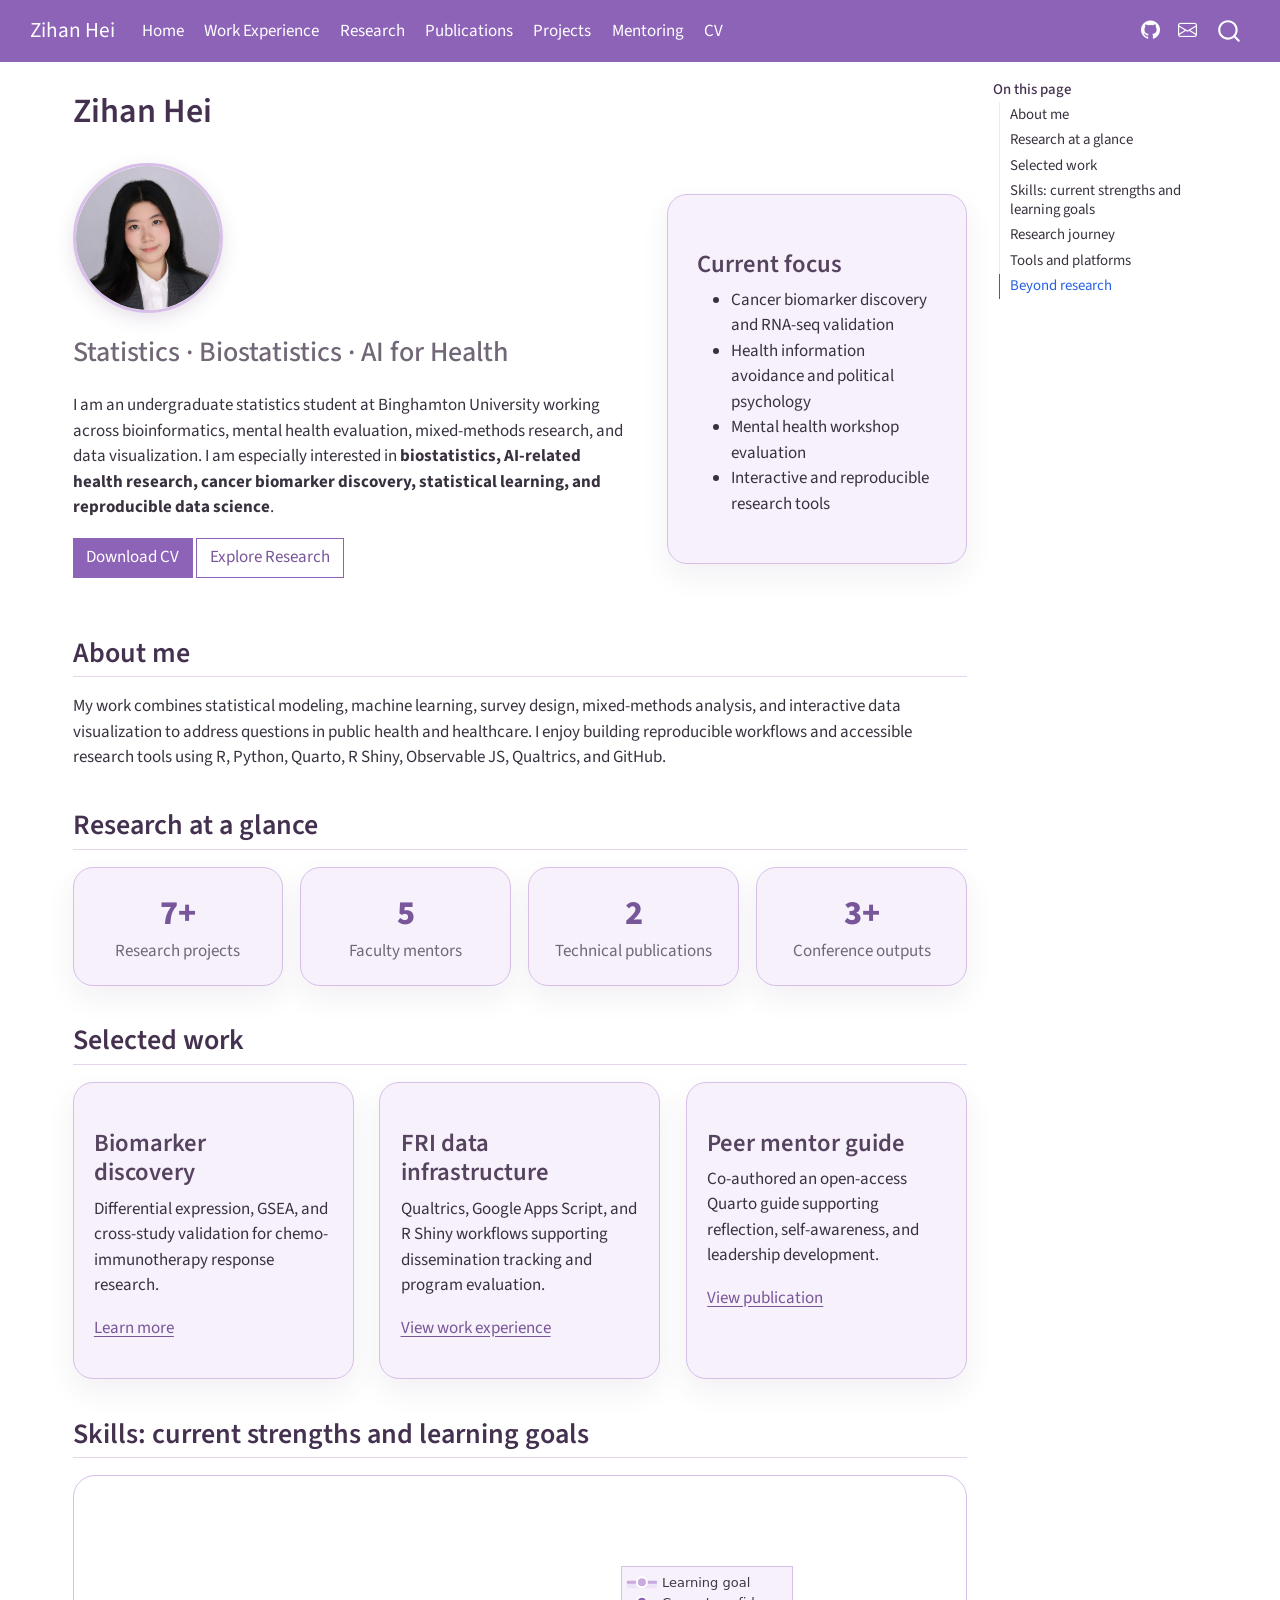
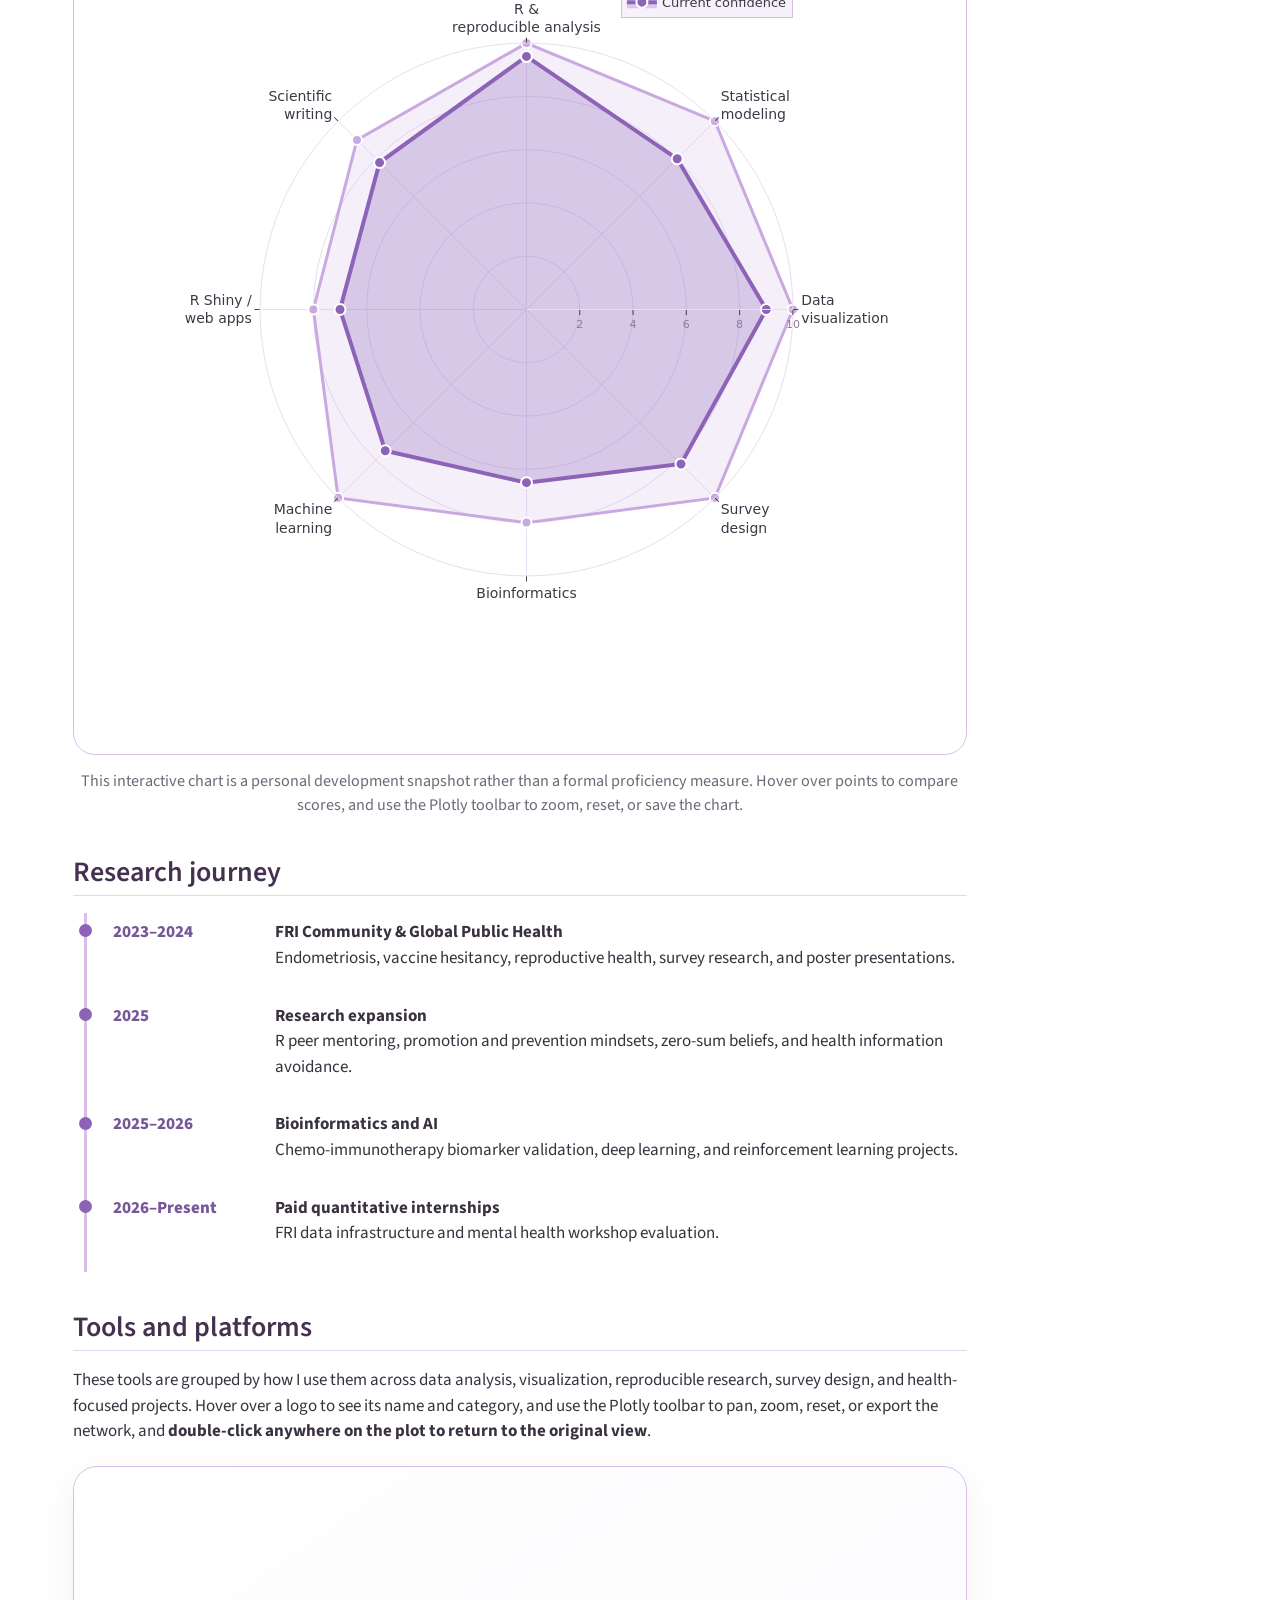
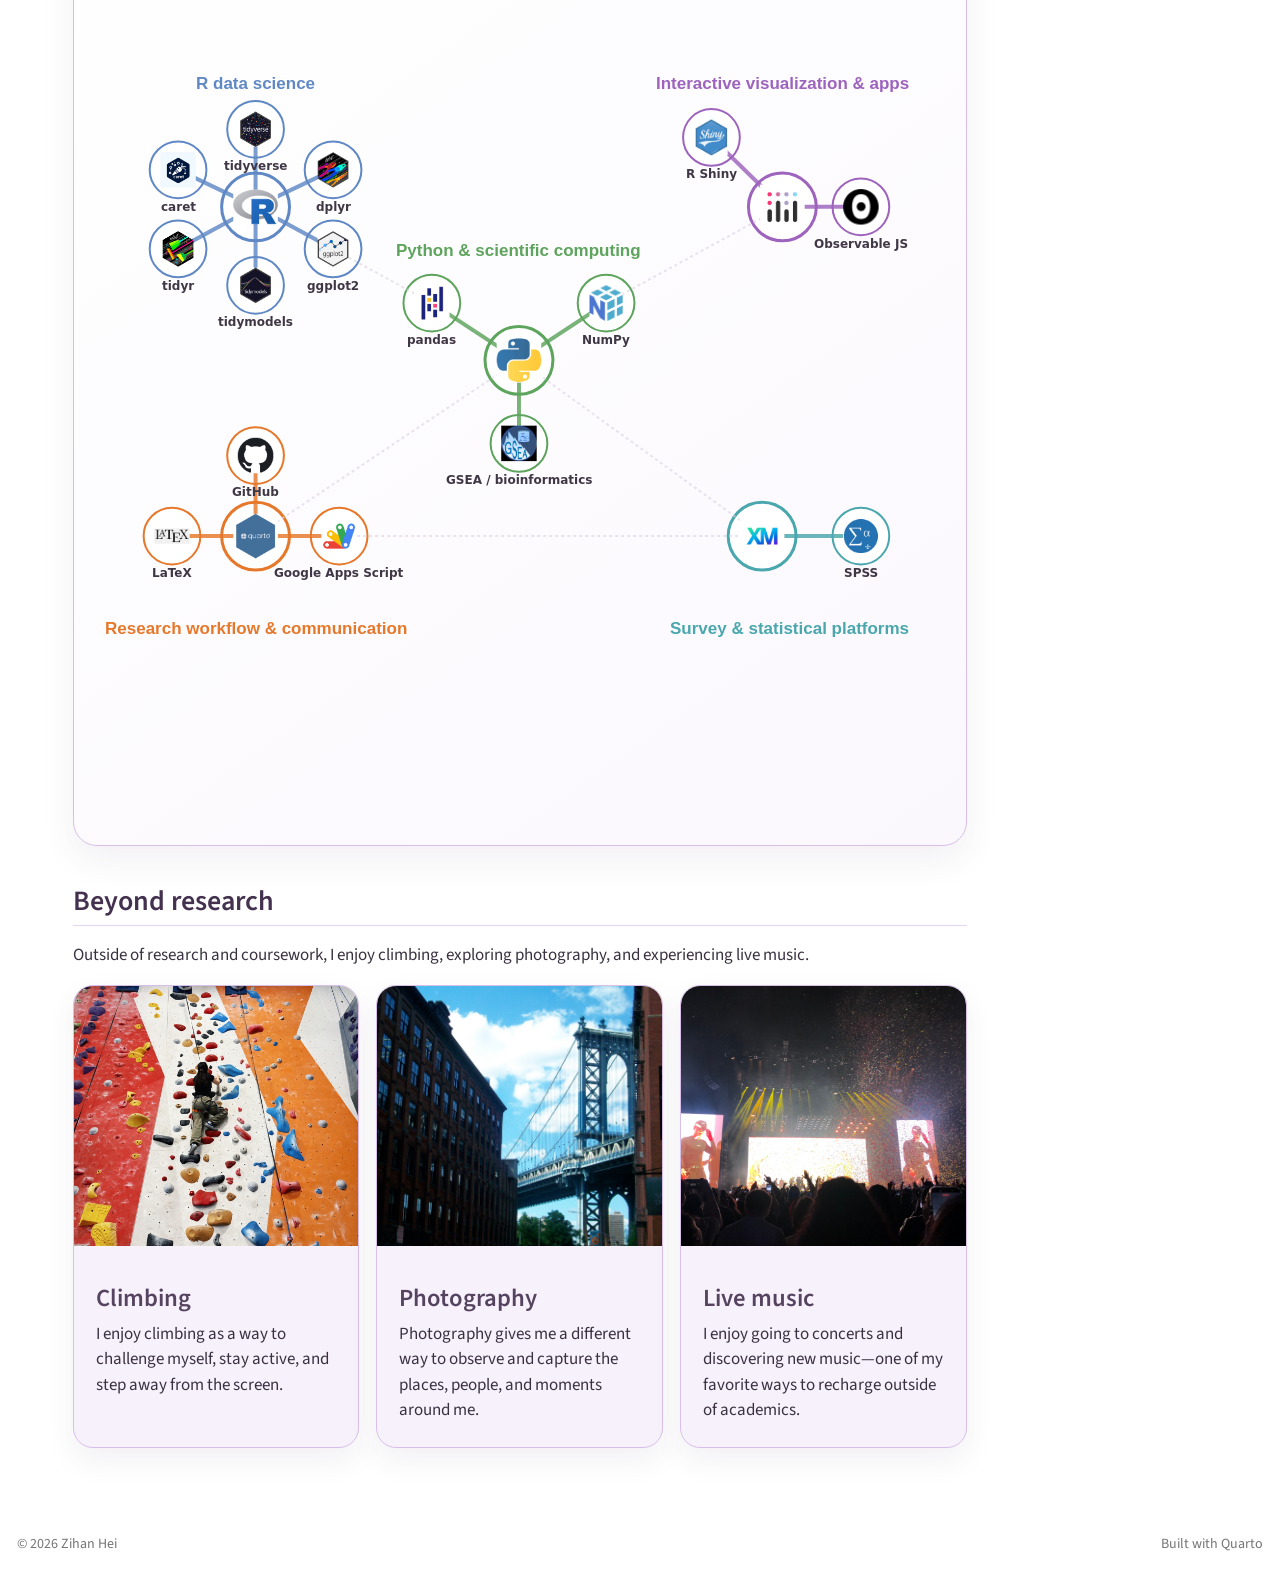
==== index.html @ f27abe38 "Built site for gh-pages" ====
<!DOCTYPE html>
<html xmlns="http://www.w3.org/1999/xhtml" lang="en" xml:lang="en"><head>

<meta charset="utf-8">
<meta name="generator" content="quarto-1.9.37">

<meta name="viewport" content="width=device-width, initial-scale=1.0, user-scalable=yes">


<title>Zihan Hei</title>
<style>
/* Default styles provided by pandoc.
** See https://pandoc.org/MANUAL.html#variables-for-html for config info.
*/
code{white-space: pre-wrap;}
span.smallcaps{font-variant: small-caps;}
div.columns{display: flex; gap: min(4vw, 1.5em);}
div.column{flex: auto; overflow-x: auto;}
div.hanging-indent{margin-left: 1.5em; text-indent: -1.5em;}
ul.task-list{list-style: none;}
ul.task-list li input[type="checkbox"] {
  width: 0.8em;
  margin: 0 0.8em 0.2em -1em; /* quarto-specific, see https://github.com/quarto-dev/quarto-cli/issues/4556 */ 
  vertical-align: middle;
}
</style>


<script src="site_libs/quarto-nav/quarto-nav.js"></script>
<script src="site_libs/quarto-nav/headroom.min.js"></script>
<script src="site_libs/clipboard/clipboard.min.js"></script>
<script src="site_libs/quarto-search/autocomplete.umd.js"></script>
<script src="site_libs/quarto-search/fuse.min.js"></script>
<script src="site_libs/quarto-search/quarto-search.js"></script>
<meta name="quarto:offset" content="./">
<link href="./assets/favicon.svg" rel="icon" type="image/svg+xml">
<script src="site_libs/quarto-html/quarto.js" type="module"></script>
<script src="site_libs/quarto-html/tabsets/tabsets.js" type="module"></script>
<script src="site_libs/quarto-html/popper.min.js"></script>
<script src="site_libs/quarto-html/tippy.umd.min.js"></script>
<script src="site_libs/quarto-html/anchor.min.js"></script>
<link href="site_libs/quarto-html/tippy.css" rel="stylesheet">
<link href="site_libs/quarto-html/quarto-syntax-highlighting-7f8f88aac4f3542376d5c11b86a4c14d.css" rel="stylesheet" id="quarto-text-highlighting-styles">
<script src="site_libs/bootstrap/bootstrap.min.js"></script>
<link href="site_libs/bootstrap/bootstrap-icons.css" rel="stylesheet">
<link href="site_libs/bootstrap/bootstrap-ff38ca5759cea8d2b4e40dc1c167d4da.min.css" rel="stylesheet" append-hash="true" id="quarto-bootstrap" data-mode="light">
<script id="quarto-search-options" type="application/json">{
  "location": "navbar",
  "copy-button": false,
  "collapse-after": 3,
  "panel-placement": "end",
  "type": "overlay",
  "limit": 50,
  "keyboard-shortcut": [
    "f",
    "/",
    "s"
  ],
  "show-item-context": false,
  "language": {
    "search-no-results-text": "No results",
    "search-matching-documents-text": "matching documents",
    "search-copy-link-title": "Copy link to search",
    "search-hide-matches-text": "Hide additional matches",
    "search-more-match-text": "more match in this document",
    "search-more-matches-text": "more matches in this document",
    "search-clear-button-title": "Clear",
    "search-text-placeholder": "",
    "search-detached-cancel-button-title": "Cancel",
    "search-submit-button-title": "Submit",
    "search-label": "Search"
  }
}</script>
<style>html{ scroll-behavior: smooth; }</style>


<link rel="stylesheet" href="styles.css">
</head>

<body class="nav-fixed quarto-light">

<div id="quarto-search-results"></div>
  <header id="quarto-header" class="headroom fixed-top">
    <nav class="navbar navbar-expand-lg " data-bs-theme="dark">
      <div class="navbar-container container-fluid">
      <div class="navbar-brand-container mx-auto">
    <a class="navbar-brand" href="./index.html">
    <span class="navbar-title">Zihan Hei</span>
    </a>
  </div>
            <div id="quarto-search" class="" title="Search"></div>
          <button class="navbar-toggler" type="button" data-bs-toggle="collapse" data-bs-target="#navbarCollapse" aria-controls="navbarCollapse" role="menu" aria-expanded="false" aria-label="Toggle navigation" onclick="if (window.quartoToggleHeadroom) { window.quartoToggleHeadroom(); }">
  <span class="navbar-toggler-icon"></span>
</button>
          <div class="collapse navbar-collapse" id="navbarCollapse">
            <ul class="navbar-nav navbar-nav-scroll me-auto">
  <li class="nav-item">
    <a class="nav-link active" href="./index.html" aria-current="page"> 
<span class="menu-text">Home</span></a>
  </li>  
  <li class="nav-item">
    <a class="nav-link" href="./work-experience.html"> 
<span class="menu-text">Work Experience</span></a>
  </li>  
  <li class="nav-item">
    <a class="nav-link" href="./research.html"> 
<span class="menu-text">Research</span></a>
  </li>  
  <li class="nav-item">
    <a class="nav-link" href="./publications.html"> 
<span class="menu-text">Publications</span></a>
  </li>  
  <li class="nav-item">
    <a class="nav-link" href="./projects.html"> 
<span class="menu-text">Projects</span></a>
  </li>  
  <li class="nav-item">
    <a class="nav-link" href="./mentoring.html"> 
<span class="menu-text">Mentoring</span></a>
  </li>  
  <li class="nav-item">
    <a class="nav-link" href="./cv.html"> 
<span class="menu-text">CV</span></a>
  </li>  
</ul>
            <ul class="navbar-nav navbar-nav-scroll ms-auto">
  <li class="nav-item compact">
    <a class="nav-link" href="https://github.com/Zihan-Hei"> <i class="bi bi-github" role="img" aria-label="GitHub">
</i> 
<span class="menu-text"></span></a>
  </li>  
  <li class="nav-item compact">
    <a class="nav-link" href="mailto:zhei@binghamton.edu"> <i class="bi bi-envelope" role="img" aria-label="Email">
</i> 
<span class="menu-text"></span></a>
  </li>  
</ul>
          </div> <!-- /navcollapse -->
            <div class="quarto-navbar-tools">
</div>
      </div> <!-- /container-fluid -->
    </nav>
</header>
<!-- content -->
<div id="quarto-content" class="quarto-container page-columns page-rows-contents page-layout-full page-navbar">
<!-- sidebar -->
<!-- margin-sidebar -->
    <div id="quarto-margin-sidebar" class="sidebar margin-sidebar">
        <nav id="TOC" role="doc-toc" class="toc-active">
    <h2 id="toc-title">On this page</h2>
   
  <ul>
  <li><a href="#about-me" id="toc-about-me" class="nav-link active" data-scroll-target="#about-me">About me</a></li>
  <li><a href="#research-at-a-glance" id="toc-research-at-a-glance" class="nav-link" data-scroll-target="#research-at-a-glance">Research at a glance</a></li>
  <li><a href="#selected-work" id="toc-selected-work" class="nav-link" data-scroll-target="#selected-work">Selected work</a></li>
  <li><a href="#skills-current-strengths-and-learning-goals" id="toc-skills-current-strengths-and-learning-goals" class="nav-link" data-scroll-target="#skills-current-strengths-and-learning-goals">Skills: current strengths and learning goals</a></li>
  <li><a href="#research-journey" id="toc-research-journey" class="nav-link" data-scroll-target="#research-journey">Research journey</a></li>
  <li><a href="#tools-and-platforms" id="toc-tools-and-platforms" class="nav-link" data-scroll-target="#tools-and-platforms">Tools and platforms</a></li>
  <li><a href="#beyond-research" id="toc-beyond-research" class="nav-link" data-scroll-target="#beyond-research">Beyond research</a></li>
  </ul>
</nav>
    </div>
<!-- main -->
<main class="content column-page-left" id="quarto-document-content"><header id="title-block-header" class="quarto-title-block"><h1 class="title display-7">
Zihan Hei
</h1></header>




<div class="hero">
<div class="hero-text">
<div class="profile-heading">

<p><img src="assets/images/profile.jpeg" alt="Zihan Hei" class="profile-photo"></p>
</div>
<section id="statistics-biostatistics-ai-for-health" class="level2">
<h2 class="anchored" data-anchor-id="statistics-biostatistics-ai-for-health">Statistics · Biostatistics · AI for Health</h2>
<p>I am an undergraduate statistics student at Binghamton University working across bioinformatics, mental health evaluation, mixed-methods research, and data visualization. I am especially interested in <strong>biostatistics, AI-related health research, cancer biomarker discovery, statistical learning, and reproducible data science</strong>.</p>
<p><a href="files/Zihan_Hei_CV.pdf" class="btn btn-primary">Download CV</a> <a href="./research.html" class="btn btn-outline-primary">Explore Research</a></p>
</section>
</div>
<section id="current-focus" class="level3 hero-card">
<h3 class="anchored" data-anchor-id="current-focus">Current focus</h3>
<ul>
<li>Cancer biomarker discovery and RNA-seq validation</li>
<li>Health information avoidance and political psychology</li>
<li>Mental health workshop evaluation</li>
<li>Interactive and reproducible research tools</li>
</ul>
</section>
</div>
<section id="about-me" class="level2">
<h2 class="anchored" data-anchor-id="about-me">About me</h2>
<p>My work combines statistical modeling, machine learning, survey design, mixed-methods analysis, and interactive data visualization to address questions in public health and healthcare. I enjoy building reproducible workflows and accessible research tools using R, Python, Quarto, R Shiny, Observable JS, Qualtrics, and GitHub.</p>
</section>
<section id="research-at-a-glance" class="level2">
<h2 class="anchored" data-anchor-id="research-at-a-glance">Research at a glance</h2>
<div class="stats-grid">
<div class="stat-card">
<div class="stat-number">
7+
</div>
<div class="stat-label">
Research projects
</div>
</div>
<div class="stat-card">
<div class="stat-number">
5
</div>
<div class="stat-label">
Faculty mentors
</div>
</div>
<div class="stat-card">
<div class="stat-number">
2
</div>
<div class="stat-label">
Technical publications
</div>
</div>
<div class="stat-card">
<div class="stat-number">
3+
</div>
<div class="stat-label">
Conference outputs
</div>
</div>
</div>
</section>
<section id="selected-work" class="level2">
<h2 class="anchored" data-anchor-id="selected-work">Selected work</h2>
<div class="grid">
<section id="biomarker-discovery" class="level3 g-col-12 g-col-md-4 project-card">
<h3 class="anchored" data-anchor-id="biomarker-discovery">Biomarker discovery</h3>
<p>Differential expression, GSEA, and cross-study validation for chemo-immunotherapy response research.</p>
<p><a href="./research.html#chemo-immunotherapy-biomarker-discovery">Learn more</a></p>
</section>
<section id="fri-data-infrastructure" class="level3 g-col-12 g-col-md-4 project-card">
<h3 class="anchored" data-anchor-id="fri-data-infrastructure">FRI data infrastructure</h3>
<p>Qualtrics, Google Apps Script, and R Shiny workflows supporting dissemination tracking and program evaluation.</p>
<p><a href="./work-experience.html#quantitative-intern-first-year-research-immersion-program">View work experience</a></p>
</section>
<section id="peer-mentor-guide" class="level3 g-col-12 g-col-md-4 project-card">
<h3 class="anchored" data-anchor-id="peer-mentor-guide">Peer mentor guide</h3>
<p>Co-authored an open-access Quarto guide supporting reflection, self-awareness, and leadership development.</p>
<p><a href="./publications.html#technical-publications">View publication</a></p>
</section>
</div>
</section>
<section id="skills-current-strengths-and-learning-goals" class="level2">
<h2 class="anchored" data-anchor-id="skills-current-strengths-and-learning-goals">Skills: current strengths and learning goals</h2>
<div id="skills-radar" class="viz-panel radar-panel" aria-label="Interactive skills radar chart">

</div>
<p class="viz-note">
This interactive chart is a personal development snapshot rather than a formal proficiency measure. Hover over points to compare scores, and use the Plotly toolbar to zoom, reset, or save the chart.
</p>
</section>
<section id="research-journey" class="level2">
<h2 class="anchored" data-anchor-id="research-journey">Research journey</h2>
<div class="timeline">
<div class="timeline-item">
<div class="timeline-year">
2023–2024
</div>
<div>
<strong>FRI Community &amp; Global Public Health</strong><br>Endometriosis, vaccine hesitancy, reproductive health, survey research, and poster presentations.
</div>
</div>
<div class="timeline-item">
<div class="timeline-year">
2025
</div>
<div>
<strong>Research expansion</strong><br>R peer mentoring, promotion and prevention mindsets, zero-sum beliefs, and health information avoidance.
</div>
</div>
<div class="timeline-item">
<div class="timeline-year">
2025–2026
</div>
<div>
<strong>Bioinformatics and AI</strong><br>Chemo-immunotherapy biomarker validation, deep learning, and reinforcement learning projects.
</div>
</div>
<div class="timeline-item">
<div class="timeline-year">
2026–Present
</div>
<div>
<strong>Paid quantitative internships</strong><br>FRI data infrastructure and mental health workshop evaluation.
</div>
</div>
</div>
</section>
<section id="tools-and-platforms" class="level2">
<h2 class="anchored" data-anchor-id="tools-and-platforms">Tools and platforms</h2>
<p>These tools are grouped by how I use them across data analysis, visualization, reproducible research, survey design, and health-focused projects. Hover over a logo to see its name and category, and use the Plotly toolbar to pan, zoom, reset, or export the network, and <strong>double-click anywhere on the plot to return to the original view</strong>.</p>
<div id="tools-network-plotly" class="tools-network-plotly" aria-label="Interactive network of tools and platforms">

</div>
</section>
<section id="beyond-research" class="level2">
<h2 class="anchored" data-anchor-id="beyond-research">Beyond research</h2>
<p>Outside of research and coursework, I enjoy climbing, exploring photography, and experiencing live music.</p>
<div class="photo-grid">
<div class="photo-card">
<p><img src="assets/photos/climbing.jpeg" class="hobby-photo img-fluid"></p>
<section id="climbing" class="level3 photo-caption">
<h3 class="anchored" data-anchor-id="climbing">Climbing</h3>
<p>I enjoy climbing as a way to challenge myself, stay active, and step away from the screen.</p>
</section>
</div>
<div class="photo-card">
<p><img src="assets/photos/photography.jpeg" class="hobby-photo img-fluid"></p>
<section id="photography" class="level3 photo-caption">
<h3 class="anchored" data-anchor-id="photography">Photography</h3>
<p>Photography gives me a different way to observe and capture the places, people, and moments around me.</p>
</section>
</div>
<div class="photo-card">
<p><img src="assets/photos/concert.jpeg" class="hobby-photo img-fluid"></p>
<section id="live-music" class="level3 photo-caption">
<h3 class="anchored" data-anchor-id="live-music">Live music</h3>
<p>I enjoy going to concerts and discovering new music—one of my favorite ways to recharge outside of academics.</p>
</section>
</div>
</div>
<script src="assets/plotly.min.js"></script>
<script src="assets/visualizations.js"></script>


</section>

</main> <!-- /main -->
<script id="quarto-html-after-body" type="application/javascript">
  window.document.addEventListener("DOMContentLoaded", function (event) {
    const icon = "";
    const anchorJS = new window.AnchorJS();
    anchorJS.options = {
      placement: 'right',
      icon: icon
    };
    anchorJS.add('.anchored');
    const isCodeAnnotation = (el) => {
      for (const clz of el.classList) {
        if (clz.startsWith('code-annotation-')) {                     
          return true;
        }
      }
      return false;
    }
    const onCopySuccess = function(e) {
      // button target
      const button = e.trigger;
      // don't keep focus
      button.blur();
      // flash "checked"
      button.classList.add('code-copy-button-checked');
      var currentTitle = button.getAttribute("title");
      button.setAttribute("title", "Copied!");
      let tooltip;
      if (window.bootstrap) {
        button.setAttribute("data-bs-toggle", "tooltip");
        button.setAttribute("data-bs-placement", "left");
        button.setAttribute("data-bs-title", "Copied!");
        tooltip = new bootstrap.Tooltip(button, 
          { trigger: "manual", 
            customClass: "code-copy-button-tooltip",
            offset: [0, -8]});
        tooltip.show();    
      }
      setTimeout(function() {
        if (tooltip) {
          tooltip.hide();
          button.removeAttribute("data-bs-title");
          button.removeAttribute("data-bs-toggle");
          button.removeAttribute("data-bs-placement");
        }
        button.setAttribute("title", currentTitle);
        button.classList.remove('code-copy-button-checked');
      }, 1000);
      // clear code selection
      e.clearSelection();
    }
    const getTextToCopy = function(trigger) {
      const outerScaffold = trigger.parentElement.cloneNode(true);
      const codeEl = outerScaffold.querySelector('code');
      for (const childEl of codeEl.children) {
        if (isCodeAnnotation(childEl)) {
          childEl.remove();
        }
      }
      return codeEl.innerText;
    }
    const clipboard = new window.ClipboardJS('.code-copy-button:not([data-in-quarto-modal])', {
      text: getTextToCopy
    });
    clipboard.on('success', onCopySuccess);
    if (window.document.getElementById('quarto-embedded-source-code-modal')) {
      const clipboardModal = new window.ClipboardJS('.code-copy-button[data-in-quarto-modal]', {
        text: getTextToCopy,
        container: window.document.getElementById('quarto-embedded-source-code-modal')
      });
      clipboardModal.on('success', onCopySuccess);
    }
      var localhostRegex = new RegExp(/^(?:http|https):\/\/localhost\:?[0-9]*\//);
      var mailtoRegex = new RegExp(/^mailto:/);
        var filterRegex = new RegExp("https:\/\/Zihan-Hei\.github\.io\/zihan-academic-website\/");
      var isInternal = (href) => {
          return filterRegex.test(href) || localhostRegex.test(href) || mailtoRegex.test(href);
      }
      // Inspect non-navigation links and adorn them if external
     var links = window.document.querySelectorAll('a[href]:not(.nav-link):not(.navbar-brand):not(.toc-action):not(.sidebar-link):not(.sidebar-item-toggle):not(.pagination-link):not(.no-external):not([aria-hidden]):not(.dropdown-item):not(.quarto-navigation-tool):not(.about-link)');
      for (var i=0; i<links.length; i++) {
        const link = links[i];
        if (!isInternal(link.href)) {
          // undo the damage that might have been done by quarto-nav.js in the case of
          // links that we want to consider external
          if (link.dataset.originalHref !== undefined) {
            link.href = link.dataset.originalHref;
          }
            // target, if specified
            link.setAttribute("target", "_blank");
            if (link.getAttribute("rel") === null) {
              link.setAttribute("rel", "noopener");
            }
        }
      }
    function tippyHover(el, contentFn, onTriggerFn, onUntriggerFn) {
      const config = {
        allowHTML: true,
        maxWidth: 500,
        delay: 100,
        arrow: false,
        appendTo: function(el) {
            return el.parentElement;
        },
        interactive: true,
        interactiveBorder: 10,
        theme: 'quarto',
        placement: 'bottom-start',
      };
      if (contentFn) {
        config.content = contentFn;
      }
      if (onTriggerFn) {
        config.onTrigger = onTriggerFn;
      }
      if (onUntriggerFn) {
        config.onUntrigger = onUntriggerFn;
      }
      window.tippy(el, config); 
    }
    const noterefs = window.document.querySelectorAll('a[role="doc-noteref"]');
    for (var i=0; i<noterefs.length; i++) {
      const ref = noterefs[i];
      tippyHover(ref, function() {
        // use id or data attribute instead here
        let href = ref.getAttribute('data-footnote-href') || ref.getAttribute('href');
        try { href = new URL(href).hash; } catch {}
        const id = href.replace(/^#\/?/, "");
        const note = window.document.getElementById(id);
        if (note) {
          return note.innerHTML;
        } else {
          return "";
        }
      });
    }
    const xrefs = window.document.querySelectorAll('a.quarto-xref');
    const processXRef = (id, note) => {
      // Strip column container classes
      const stripColumnClz = (el) => {
        el.classList.remove("page-full", "page-columns");
        if (el.children) {
          for (const child of el.children) {
            stripColumnClz(child);
          }
        }
      }
      stripColumnClz(note)
      if (id === null || id.startsWith('sec-')) {
        // Special case sections, only their first couple elements
        const container = document.createElement("div");
        if (note.children && note.children.length > 2) {
          container.appendChild(note.children[0].cloneNode(true));
          for (let i = 1; i < note.children.length; i++) {
            const child = note.children[i];
            if (child.tagName === "P" && child.innerText === "") {
              continue;
            } else {
              container.appendChild(child.cloneNode(true));
              break;
            }
          }
          if (window.Quarto?.typesetMath) {
            window.Quarto.typesetMath(container);
          }
          return container.innerHTML
        } else {
          if (window.Quarto?.typesetMath) {
            window.Quarto.typesetMath(note);
          }
          return note.innerHTML;
        }
      } else {
        // Remove any anchor links if they are present
        const anchorLink = note.querySelector('a.anchorjs-link');
        if (anchorLink) {
          anchorLink.remove();
        }
        if (window.Quarto?.typesetMath) {
          window.Quarto.typesetMath(note);
        }
        if (note.classList.contains("callout")) {
          return note.outerHTML;
        } else {
          return note.innerHTML;
        }
      }
    }
    for (var i=0; i<xrefs.length; i++) {
      const xref = xrefs[i];
      tippyHover(xref, undefined, function(instance) {
        instance.disable();
        let url = xref.getAttribute('href');
        let hash = undefined; 
        if (url.startsWith('#')) {
          hash = url;
        } else {
          try { hash = new URL(url).hash; } catch {}
        }
        if (hash) {
          const id = hash.replace(/^#\/?/, "");
          const note = window.document.getElementById(id);
          if (note !== null) {
            try {
              const html = processXRef(id, note.cloneNode(true));
              instance.setContent(html);
            } finally {
              instance.enable();
              instance.show();
            }
          } else {
            // See if we can fetch this
            fetch(url.split('#')[0])
            .then(res => res.text())
            .then(html => {
              const parser = new DOMParser();
              const htmlDoc = parser.parseFromString(html, "text/html");
              const note = htmlDoc.getElementById(id);
              if (note !== null) {
                const html = processXRef(id, note);
                instance.setContent(html);
              } 
            }).finally(() => {
              instance.enable();
              instance.show();
            });
          }
        } else {
          // See if we can fetch a full url (with no hash to target)
          // This is a special case and we should probably do some content thinning / targeting
          fetch(url)
          .then(res => res.text())
          .then(html => {
            const parser = new DOMParser();
            const htmlDoc = parser.parseFromString(html, "text/html");
            const note = htmlDoc.querySelector('main.content');
            if (note !== null) {
              // This should only happen for chapter cross references
              // (since there is no id in the URL)
              // remove the first header
              if (note.children.length > 0 && note.children[0].tagName === "HEADER") {
                note.children[0].remove();
              }
              const html = processXRef(null, note);
              instance.setContent(html);
            } 
          }).finally(() => {
            instance.enable();
            instance.show();
          });
        }
      }, function(instance) {
      });
    }
        let selectedAnnoteEl;
        const selectorForAnnotation = ( cell, annotation) => {
          let cellAttr = 'data-code-cell="' + cell + '"';
          let lineAttr = 'data-code-annotation="' +  annotation + '"';
          const selector = 'span[' + cellAttr + '][' + lineAttr + ']';
          return selector;
        }
        const selectCodeLines = (annoteEl) => {
          const doc = window.document;
          const targetCell = annoteEl.getAttribute("data-target-cell");
          const targetAnnotation = annoteEl.getAttribute("data-target-annotation");
          const annoteSpan = window.document.querySelector(selectorForAnnotation(targetCell, targetAnnotation));
          const lines = annoteSpan.getAttribute("data-code-lines").split(",");
          const lineIds = lines.map((line) => {
            return targetCell + "-" + line;
          })
          let top = null;
          let height = null;
          let parent = null;
          if (lineIds.length > 0) {
              //compute the position of the single el (top and bottom and make a div)
              const el = window.document.getElementById(lineIds[0]);
              top = el.offsetTop;
              height = el.offsetHeight;
              parent = el.parentElement.parentElement;
            if (lineIds.length > 1) {
              const lastEl = window.document.getElementById(lineIds[lineIds.length - 1]);
              const bottom = lastEl.offsetTop + lastEl.offsetHeight;
              height = bottom - top;
            }
            if (top !== null && height !== null && parent !== null) {
              // cook up a div (if necessary) and position it 
              let div = window.document.getElementById("code-annotation-line-highlight");
              if (div === null) {
                div = window.document.createElement("div");
                div.setAttribute("id", "code-annotation-line-highlight");
                div.style.position = 'absolute';
                parent.appendChild(div);
              }
              div.style.top = top - 2 + "px";
              div.style.height = height + 4 + "px";
              div.style.left = 0;
              let gutterDiv = window.document.getElementById("code-annotation-line-highlight-gutter");
              if (gutterDiv === null) {
                gutterDiv = window.document.createElement("div");
                gutterDiv.setAttribute("id", "code-annotation-line-highlight-gutter");
                gutterDiv.style.position = 'absolute';
                const codeCell = window.document.getElementById(targetCell);
                const gutter = codeCell.querySelector('.code-annotation-gutter');
                gutter.appendChild(gutterDiv);
              }
              gutterDiv.style.top = top - 2 + "px";
              gutterDiv.style.height = height + 4 + "px";
            }
            selectedAnnoteEl = annoteEl;
          }
        };
        const unselectCodeLines = () => {
          const elementsIds = ["code-annotation-line-highlight", "code-annotation-line-highlight-gutter"];
          elementsIds.forEach((elId) => {
            const div = window.document.getElementById(elId);
            if (div) {
              div.remove();
            }
          });
          selectedAnnoteEl = undefined;
        };
          // Handle positioning of the toggle
      window.addEventListener(
        "resize",
        throttle(() => {
          elRect = undefined;
          if (selectedAnnoteEl) {
            selectCodeLines(selectedAnnoteEl);
          }
        }, 10)
      );
      function throttle(fn, ms) {
      let throttle = false;
      let timer;
        return (...args) => {
          if(!throttle) { // first call gets through
              fn.apply(this, args);
              throttle = true;
          } else { // all the others get throttled
              if(timer) clearTimeout(timer); // cancel #2
              timer = setTimeout(() => {
                fn.apply(this, args);
                timer = throttle = false;
              }, ms);
          }
        };
      }
        // Attach click handler to the DT
        const annoteDls = window.document.querySelectorAll('dt[data-target-cell]');
        for (const annoteDlNode of annoteDls) {
          annoteDlNode.addEventListener('click', (event) => {
            const clickedEl = event.target;
            if (clickedEl !== selectedAnnoteEl) {
              unselectCodeLines();
              const activeEl = window.document.querySelector('dt[data-target-cell].code-annotation-active');
              if (activeEl) {
                activeEl.classList.remove('code-annotation-active');
              }
              selectCodeLines(clickedEl);
              clickedEl.classList.add('code-annotation-active');
            } else {
              // Unselect the line
              unselectCodeLines();
              clickedEl.classList.remove('code-annotation-active');
            }
          });
        }
    const findCites = (el) => {
      const parentEl = el.parentElement;
      if (parentEl) {
        const cites = parentEl.dataset.cites;
        if (cites) {
          return {
            el,
            cites: cites.split(' ')
          };
        } else {
          return findCites(el.parentElement)
        }
      } else {
        return undefined;
      }
    };
    var bibliorefs = window.document.querySelectorAll('a[role="doc-biblioref"]');
    for (var i=0; i<bibliorefs.length; i++) {
      const ref = bibliorefs[i];
      const citeInfo = findCites(ref);
      if (citeInfo) {
        tippyHover(citeInfo.el, function() {
          var popup = window.document.createElement('div');
          citeInfo.cites.forEach(function(cite) {
            var citeDiv = window.document.createElement('div');
            citeDiv.classList.add('hanging-indent');
            citeDiv.classList.add('csl-entry');
            var biblioDiv = window.document.getElementById('ref-' + cite);
            if (biblioDiv) {
              citeDiv.innerHTML = biblioDiv.innerHTML;
            }
            popup.appendChild(citeDiv);
          });
          return popup.innerHTML;
        });
      }
    }
  });
  </script>
</div> <!-- /content -->
<footer class="footer">
  <div class="nav-footer">
    <div class="nav-footer-left">
<p>© 2026 Zihan Hei</p>
</div>   
    <div class="nav-footer-center">
      &nbsp;
    </div>
    <div class="nav-footer-right">
<p>Built with Quarto</p>
</div>
  </div>
</footer>




<script src="site_libs/quarto-html/zenscroll-min.js"></script>
</body></html>
---- site_libs/quarto-html/tippy.css ----
.tippy-box[data-animation=fade][data-state=hidden]{opacity:0}[data-tippy-root]{max-width:calc(100vw - 10px)}.tippy-box{position:relative;background-color:#333;color:#fff;border-radius:4px;font-size:14px;line-height:1.4;white-space:normal;outline:0;transition-property:transform,visibility,opacity}.tippy-box[data-placement^=top]>.tippy-arrow{bottom:0}.tippy-box[data-placement^=top]>.tippy-arrow:before{bottom:-7px;left:0;border-width:8px 8px 0;border-top-color:initial;transform-origin:center top}.tippy-box[data-placement^=bottom]>.tippy-arrow{top:0}.tippy-box[data-placement^=bottom]>.tippy-arrow:before{top:-7px;left:0;border-width:0 8px 8px;border-bottom-color:initial;transform-origin:center bottom}.tippy-box[data-placement^=left]>.tippy-arrow{right:0}.tippy-box[data-placement^=left]>.tippy-arrow:before{border-width:8px 0 8px 8px;border-left-color:initial;right:-7px;transform-origin:center left}.tippy-box[data-placement^=right]>.tippy-arrow{left:0}.tippy-box[data-placement^=right]>.tippy-arrow:before{left:-7px;border-width:8px 8px 8px 0;border-right-color:initial;transform-origin:center right}.tippy-box[data-inertia][data-state=visible]{transition-timing-function:cubic-bezier(.54,1.5,.38,1.11)}.tippy-arrow{width:16px;height:16px;color:#333}.tippy-arrow:before{content:"";position:absolute;border-color:transparent;border-style:solid}.tippy-content{position:relative;padding:5px 9px;z-index:1}
---- site_libs/quarto-html/quarto-syntax-highlighting-7f8f88aac4f3542376d5c11b86a4c14d.css ----
/* quarto syntax highlight colors */
:root {
  --quarto-hl-ot-color: #003B4F;
  --quarto-hl-at-color: #657422;
  --quarto-hl-ss-color: #20794D;
  --quarto-hl-an-color: #5E5E5E;
  --quarto-hl-fu-color: #4758AB;
  --quarto-hl-st-color: #20794D;
  --quarto-hl-cf-color: #003B4F;
  --quarto-hl-op-color: #5E5E5E;
  --quarto-hl-er-color: #AD0000;
  --quarto-hl-bn-color: #AD0000;
  --quarto-hl-al-color: #AD0000;
  --quarto-hl-va-color: #111111;
  --quarto-hl-bu-color: inherit;
  --quarto-hl-ex-color: inherit;
  --quarto-hl-pp-color: #AD0000;
  --quarto-hl-in-color: #5E5E5E;
  --quarto-hl-vs-color: #20794D;
  --quarto-hl-wa-color: #5E5E5E;
  --quarto-hl-do-color: #5E5E5E;
  --quarto-hl-im-color: #00769E;
  --quarto-hl-ch-color: #20794D;
  --quarto-hl-dt-color: #AD0000;
  --quarto-hl-fl-color: #AD0000;
  --quarto-hl-co-color: #5E5E5E;
  --quarto-hl-cv-color: #5E5E5E;
  --quarto-hl-cn-color: #8f5902;
  --quarto-hl-sc-color: #5E5E5E;
  --quarto-hl-dv-color: #AD0000;
  --quarto-hl-kw-color: #003B4F;
}

/* other quarto variables */
:root {
  --quarto-font-monospace: SFMono-Regular, Menlo, Monaco, Consolas, "Liberation Mono", "Courier New", monospace;
}

/* syntax highlight based on Pandoc's rules */
pre > code.sourceCode > span {
  color: #003B4F;
}

code.sourceCode > span {
  color: #003B4F;
}

div.sourceCode,
div.sourceCode pre.sourceCode {
  color: #003B4F;
}

/* Normal */
code span {
  color: #003B4F;
}

/* Alert */
code span.al {
  color: #AD0000;
  font-style: inherit;
}

/* Annotation */
code span.an {
  color: #5E5E5E;
  font-style: inherit;
}

/* Attribute */
code span.at {
  color: #657422;
  font-style: inherit;
}

/* BaseN */
code span.bn {
  color: #AD0000;
  font-style: inherit;
}

/* BuiltIn */
code span.bu {
  font-style: inherit;
}

/* ControlFlow */
code span.cf {
  color: #003B4F;
  font-weight: bold;
  font-style: inherit;
}

/* Char */
code span.ch {
  color: #20794D;
  font-style: inherit;
}

/* Constant */
code span.cn {
  color: #8f5902;
  font-style: inherit;
}

/* Comment */
code span.co {
  color: #5E5E5E;
  font-style: inherit;
}

/* CommentVar */
code span.cv {
  color: #5E5E5E;
  font-style: italic;
}

/* Documentation */
code span.do {
  color: #5E5E5E;
  font-style: italic;
}

/* DataType */
code span.dt {
  color: #AD0000;
  font-style: inherit;
}

/* DecVal */
code span.dv {
  color: #AD0000;
  font-style: inherit;
}

/* Error */
code span.er {
  color: #AD0000;
  font-style: inherit;
}

/* Extension */
code span.ex {
  font-style: inherit;
}

/* Float */
code span.fl {
  color: #AD0000;
  font-style: inherit;
}

/* Function */
code span.fu {
  color: #4758AB;
  font-style: inherit;
}

/* Import */
code span.im {
  color: #00769E;
  font-style: inherit;
}

/* Information */
code span.in {
  color: #5E5E5E;
  font-style: inherit;
}

/* Keyword */
code span.kw {
  color: #003B4F;
  font-weight: bold;
  font-style: inherit;
}

/* Operator */
code span.op {
  color: #5E5E5E;
  font-style: inherit;
}

/* Other */
code span.ot {
  color: #003B4F;
  font-style: inherit;
}

/* Preprocessor */
code span.pp {
  color: #AD0000;
  font-style: inherit;
}

/* SpecialChar */
code span.sc {
  color: #5E5E5E;
  font-style: inherit;
}

/* SpecialString */
code span.ss {
  color: #20794D;
  font-style: inherit;
}

/* String */
code span.st {
  color: #20794D;
  font-style: inherit;
}

/* Variable */
code span.va {
  color: #111111;
  font-style: inherit;
}

/* VerbatimString */
code span.vs {
  color: #20794D;
  font-style: inherit;
}

/* Warning */
code span.wa {
  color: #5E5E5E;
  font-style: italic;
}

.prevent-inlining {
  content: "</";
}

/*# sourceMappingURL=789ad8cd35626ba772517505b42a116e.css.map */
---- styles.css ----
:root {
  --purple-900: #44314f;
  --purple-700: #78569a;
  --purple-600: #8d63b8;
  --purple-300: #d8bfe9;
  --purple-100: #f7f1fb;
  --ink: #39313f;
  --muted: #716777;
  --line: #e5d5ef;
}

.navbar { background: var(--purple-600) !important; }
.navbar-brand, .navbar-nav .nav-link { color: white !important; }
body { color: var(--ink); }
a { color: var(--purple-700); }
h1, h2, h3 { color: var(--purple-900); }
h2 { border-bottom: 1px solid var(--line); padding-bottom: .35rem; margin-top: 2.2rem; }

.hero { display: grid; grid-template-columns: minmax(0, 1.5fr) minmax(300px, .8fr); gap: 2.5rem; align-items: center; margin: 1.8rem 0 2.4rem; }
.hero-text h1 { font-size: clamp(2.5rem, 5vw, 4.8rem); margin-bottom: .3rem; }
.hero-text h2 { border: 0; margin-top: 0; font-weight: 500; color: var(--muted); }
.hero-card, .info-card, .project-card, .stat-card, .photo-card { background: var(--purple-100); border: 1px solid var(--purple-300); border-radius: 20px; box-shadow: 0 12px 28px rgba(91, 62, 108, .08); }
.hero-card { padding: 1.7rem; }
.btn-primary { background-color: var(--purple-600); border-color: var(--purple-600); }
.btn-outline-primary { color: var(--purple-700); border-color: var(--purple-600); }
.btn-outline-primary:hover { background: var(--purple-600); border-color: var(--purple-600); }

.stats-grid { display: grid; grid-template-columns: repeat(4, minmax(140px, 1fr)); gap: 1rem; }
.stat-card { padding: 1.2rem; text-align: center; }
.stat-number { font-size: 2rem; font-weight: 800; color: var(--purple-700); }
.stat-label { color: var(--muted); }
.project-card { padding: 1.2rem; height: 100%; }

.visual-grid { display: grid; grid-template-columns: minmax(0, 1.5fr) minmax(260px, .65fr); gap: 1.4rem; align-items: center; }
.viz-panel { min-height: 520px; border: 1px solid var(--purple-300); border-radius: 22px; background: white; padding: .75rem; overflow: hidden; }
.viz-panel svg { width: 100%; height: auto; display: block; }
.info-card { padding: 1.5rem; }
.legend-dot { display: inline-block; width: 13px; height: 13px; border-radius: 50%; margin-right: .5rem; }
.legend-current { background: var(--purple-600); }
.legend-goal { background: var(--purple-300); }
.network-panel { min-height: 520px; }
.network-node { cursor: default; transition: transform .15s ease; }
.network-node:hover circle, .network-node:focus circle { filter: drop-shadow(0 6px 8px rgba(94, 55, 117, .22)); }

.timeline { border-left: 3px solid var(--purple-300); margin-left: .7rem; }
.timeline-item { display: grid; grid-template-columns: 145px 1fr; gap: 1rem; position: relative; padding: .4rem 0 1.5rem 1.5rem; }
.timeline-item::before { content: ""; position: absolute; left: -8px; top: .65rem; width: 13px; height: 13px; border-radius: 50%; background: var(--purple-600); }
.timeline-year { font-weight: 800; color: var(--purple-700); }

.photo-grid { display: grid; grid-template-columns: repeat(3, 1fr); gap: 1rem; }
.photo-card { overflow: hidden; }
.photo-placeholder { min-height: 190px; display: grid; place-items: center; text-align: center; padding: 1rem; color: var(--muted); background: linear-gradient(135deg, #fbf8fd, #eee1f5); }
.photo-caption { padding: 1rem; }

.mentor-line, .cv-mentor { color: var(--purple-700); font-weight: 650; }
.cv-entry { position: relative; margin: 0 0 1.5rem; padding-bottom: .75rem; border-bottom: 1px solid var(--line); }
.cv-date { float: right; font-weight: 700; color: var(--muted); }
.cv-entry-title { font-weight: 800; color: var(--purple-900); }


@media (max-width: 900px) {
  .hero, .visual-grid { grid-template-columns: 1fr; }
  .stats-grid { grid-template-columns: repeat(2, 1fr); }
  .photo-grid { grid-template-columns: 1fr; }
  .timeline-item { grid-template-columns: 1fr; gap: .2rem; }
  .viz-panel { min-height: 430px; }
}

@media (max-width: 560px) {
  .stats-grid { grid-template-columns: 1fr; }
  .cv-date { float: none; display: block; margin-bottom: .25rem; }
}


/* V7 interactive radar and connected tools network */
.radar-panel {
  width: 100%;
  min-height: 880px;
  padding: .35rem;
  overflow: visible;
}
.viz-note { max-width: 920px; margin: .8rem auto 1.8rem; text-align:center; color:var(--muted); font-size:.95rem; }

.tool-network {
  position: relative;
  width: 100%;
  min-height: 720px;
  margin: 1.25rem 0 2.5rem;
  padding: 1rem;
  border: 1px solid var(--purple-300);
  border-radius: 24px;
  background: linear-gradient(145deg,#fff,#fbf8fd);
  box-shadow: 0 14px 32px rgba(91,62,108,.09);
  overflow: hidden;
}
.tool-network svg { width:100%; height:auto; display:block; cursor:grab; touch-action:none; user-select:none; }
.tool-network svg.is-dragging { cursor:grabbing; }
.network-controls { position:absolute; z-index:4; top:1rem; left:1rem; display:flex; gap:.35rem; flex-wrap:wrap; }
.network-control {
  border:1px solid var(--purple-400); background:#fff; color:var(--purple-900);
  border-radius:8px; padding:.32rem .62rem; font-weight:700; font-size:.82rem;
  box-shadow:0 3px 10px rgba(91,62,108,.08);
}
.network-control:hover,.network-control:focus { background:var(--purple-100); }
.network-legend {
  position:absolute; z-index:4; top:1rem; right:1rem; padding:.6rem .75rem;
  border:1px solid var(--purple-300); border-radius:12px; background:rgba(255,255,255,.94);
  font-size:.72rem; line-height:1.55; color:var(--ink);
}
.network-legend div { display:flex; align-items:center; gap:.4rem; white-space:nowrap; }
.network-legend span { width:.85rem; height:.55rem; border-radius:3px; display:inline-block; }
.bridge-edge { stroke:#d9cfdf; stroke-width:3; stroke-dasharray:5 7; }
.cluster-edge { stroke-width:4; opacity:.65; }
.hub-text { font-size:15px; font-weight:800; fill:#3f3546; }
.tool-label { font-size:13px; font-weight:700; fill:#403746; pointer-events:none; }
.tool-node { cursor:pointer; transition:filter .15s ease; }
.tool-node:hover polygon,.tool-node:focus polygon { stroke-width:4; }
.tool-node:hover,.tool-node:focus { filter:brightness(1.02); }
.tool-node image { pointer-events:none; }

@media (max-width: 1000px) {
  .radar-panel { min-height:760px; }
  .tool-network { min-height:620px; padding:.6rem; }
  .network-legend { font-size:.62rem; }
}
@media (max-width: 680px) {
  .radar-panel { min-height:680px; }
  .tool-network { min-height:480px; border-radius:16px; }
  .network-controls { position:relative; top:auto; left:auto; margin-bottom:.35rem; }
  .network-legend { display:none; }
}

/* Static tools-and-platforms infographic */
.tools-network-image {
  display: block;
  width: 100%;
  max-width: 1500px;
  height: auto;
  margin: 1.25rem auto 2rem;
  border: 1px solid #e3d2ef;
  border-radius: 24px;
  background: #fff;
}

@media (max-width: 768px) {
  .tools-network-image {
    border-radius: 16px;
    margin-top: 1rem;
  }
}


/* V9 Plotly tools-and-platforms network */
.tools-network-plotly {
  width: 100%;
  min-height: 980px;
  margin: 1.25rem 0 2.25rem;
  border: 1px solid var(--purple-300);
  border-radius: 24px;
  background: linear-gradient(145deg, #ffffff, #fbf8fd);
  box-shadow: 0 14px 32px rgba(91, 62, 108, .08);
  overflow: hidden;
}
.tools-network-plotly .plot-container,
.tools-network-plotly .svg-container { width: 100% !important; }
@media (max-width: 1000px) {
  .tools-network-plotly { min-height: 820px; }
}
@media (max-width: 680px) {
  .tools-network-plotly { min-height: 680px; border-radius: 16px; }
}


/* ---------------------------------------------------------
   Profile photo
   --------------------------------------------------------- */
/* Name + profile photo */
.profile-heading {
  display: flex;
  align-items: center;
  gap: 28px;
  margin-bottom: 0.3rem;
}

.profile-heading h1 {
  margin: 0;
}

.profile-photo {
  width: 150px;
  height: 150px;
  object-fit: cover;
  object-position: center 28%;
  border-radius: 50%;
  border: 3px solid var(--purple-300);
  box-shadow: 0 6px 18px rgba(91, 62, 108, 0.15);
  flex-shrink: 0;
}

@media (max-width: 768px) {
  .hero {
    grid-template-columns: 1fr;
  }

  .profile-heading {
    gap: 18px;
  }

  .profile-photo {
    width: 135px;
    height: 135px;
  }
}


.hobby-photo {
  width: 100%;
  height: 260px;
  object-fit: cover;
  display: block;
  border-radius: 18px 18px 0 0;
}

.photo-card {
  overflow: hidden;
}

.photo-caption {
  padding: 1.2rem 1.3rem 1.4rem;
}

.photo-caption h3 {
  margin-top: 0;
  margin-bottom: 0.5rem;
}

.photo-caption p {
  margin-bottom: 0;
}
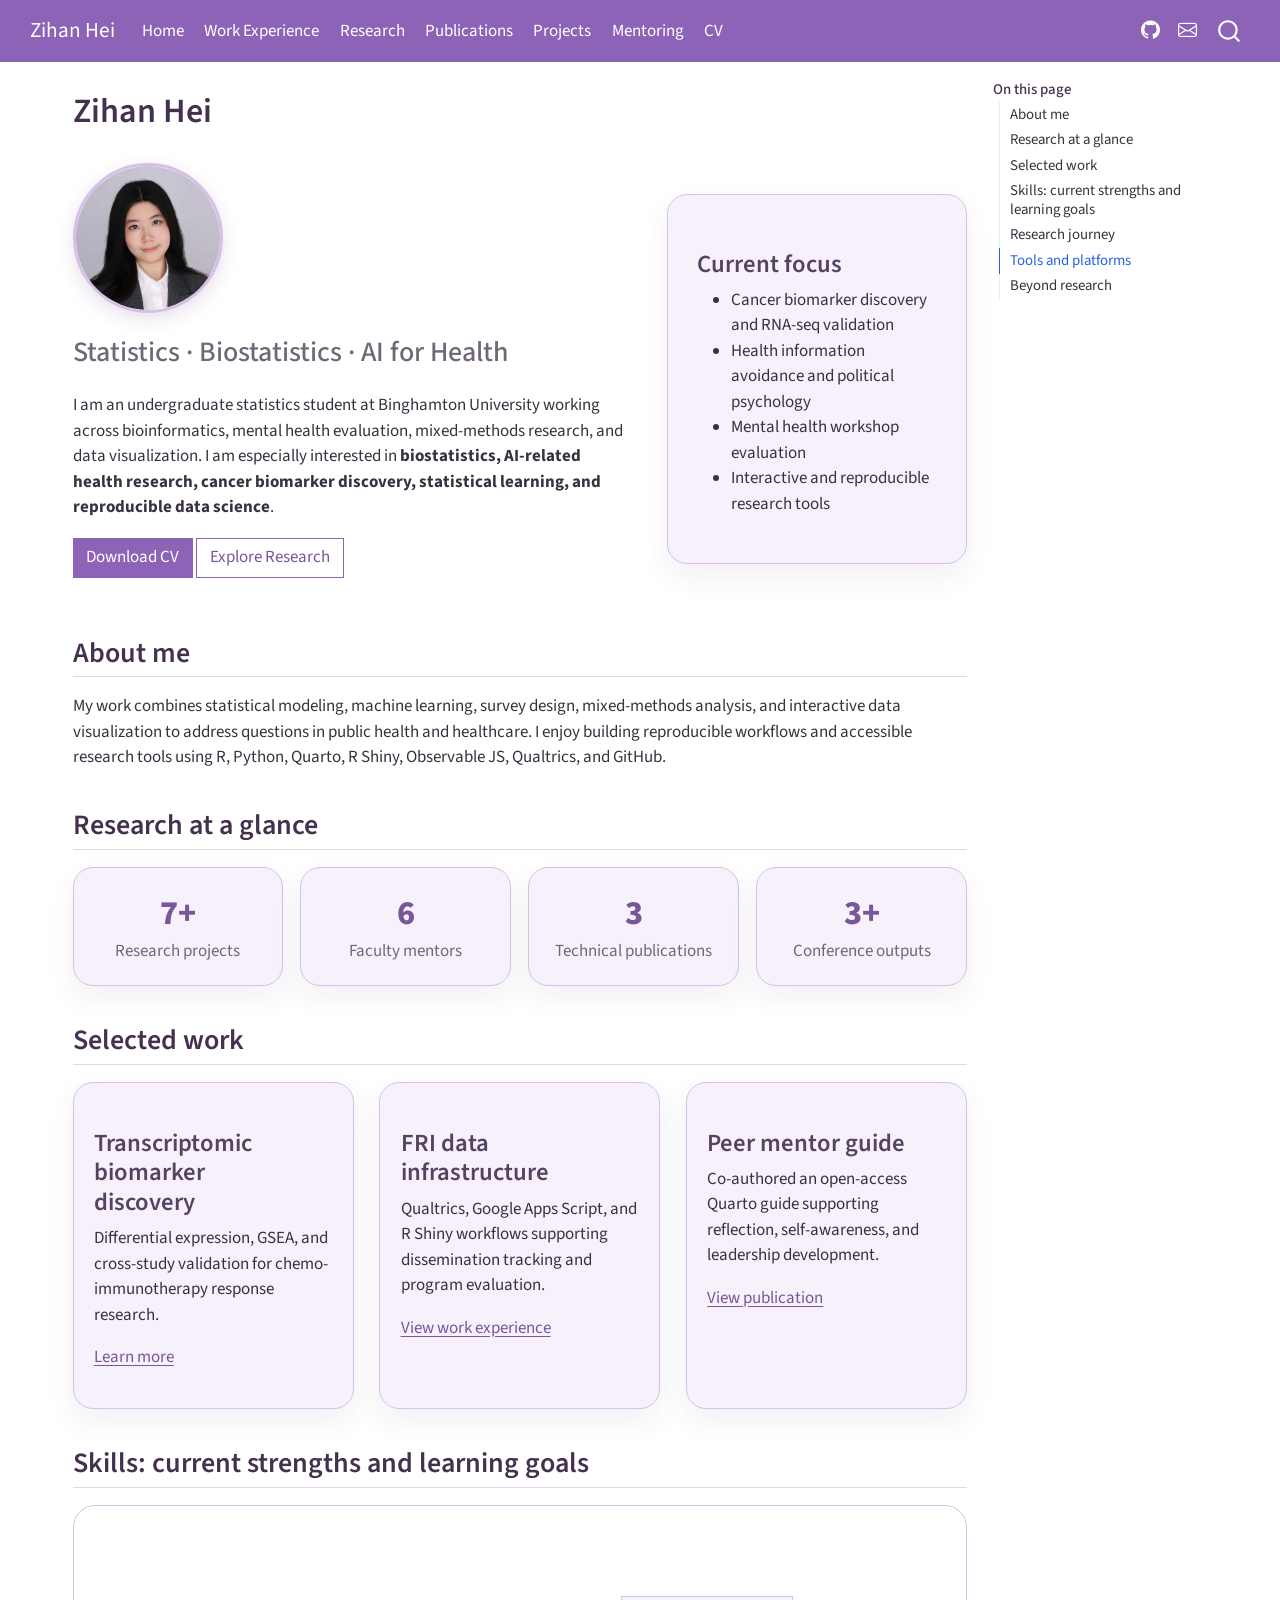
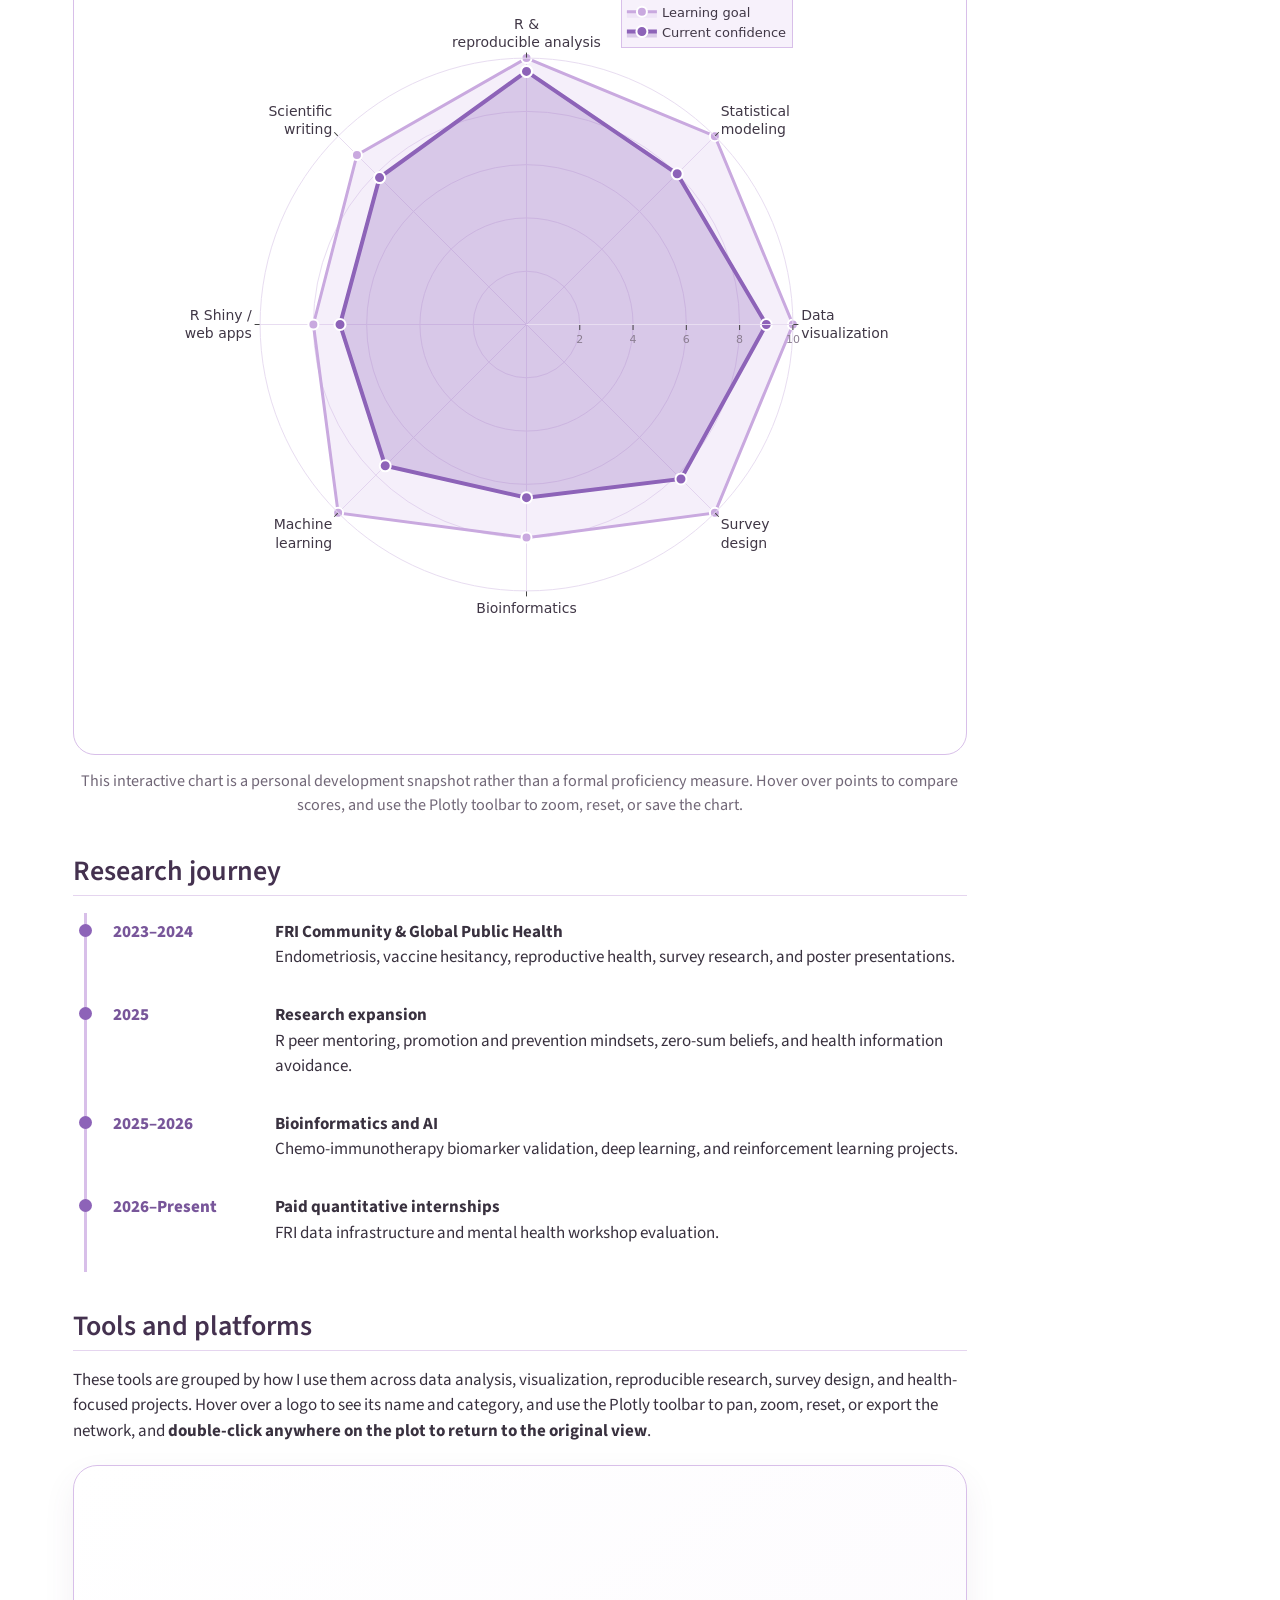
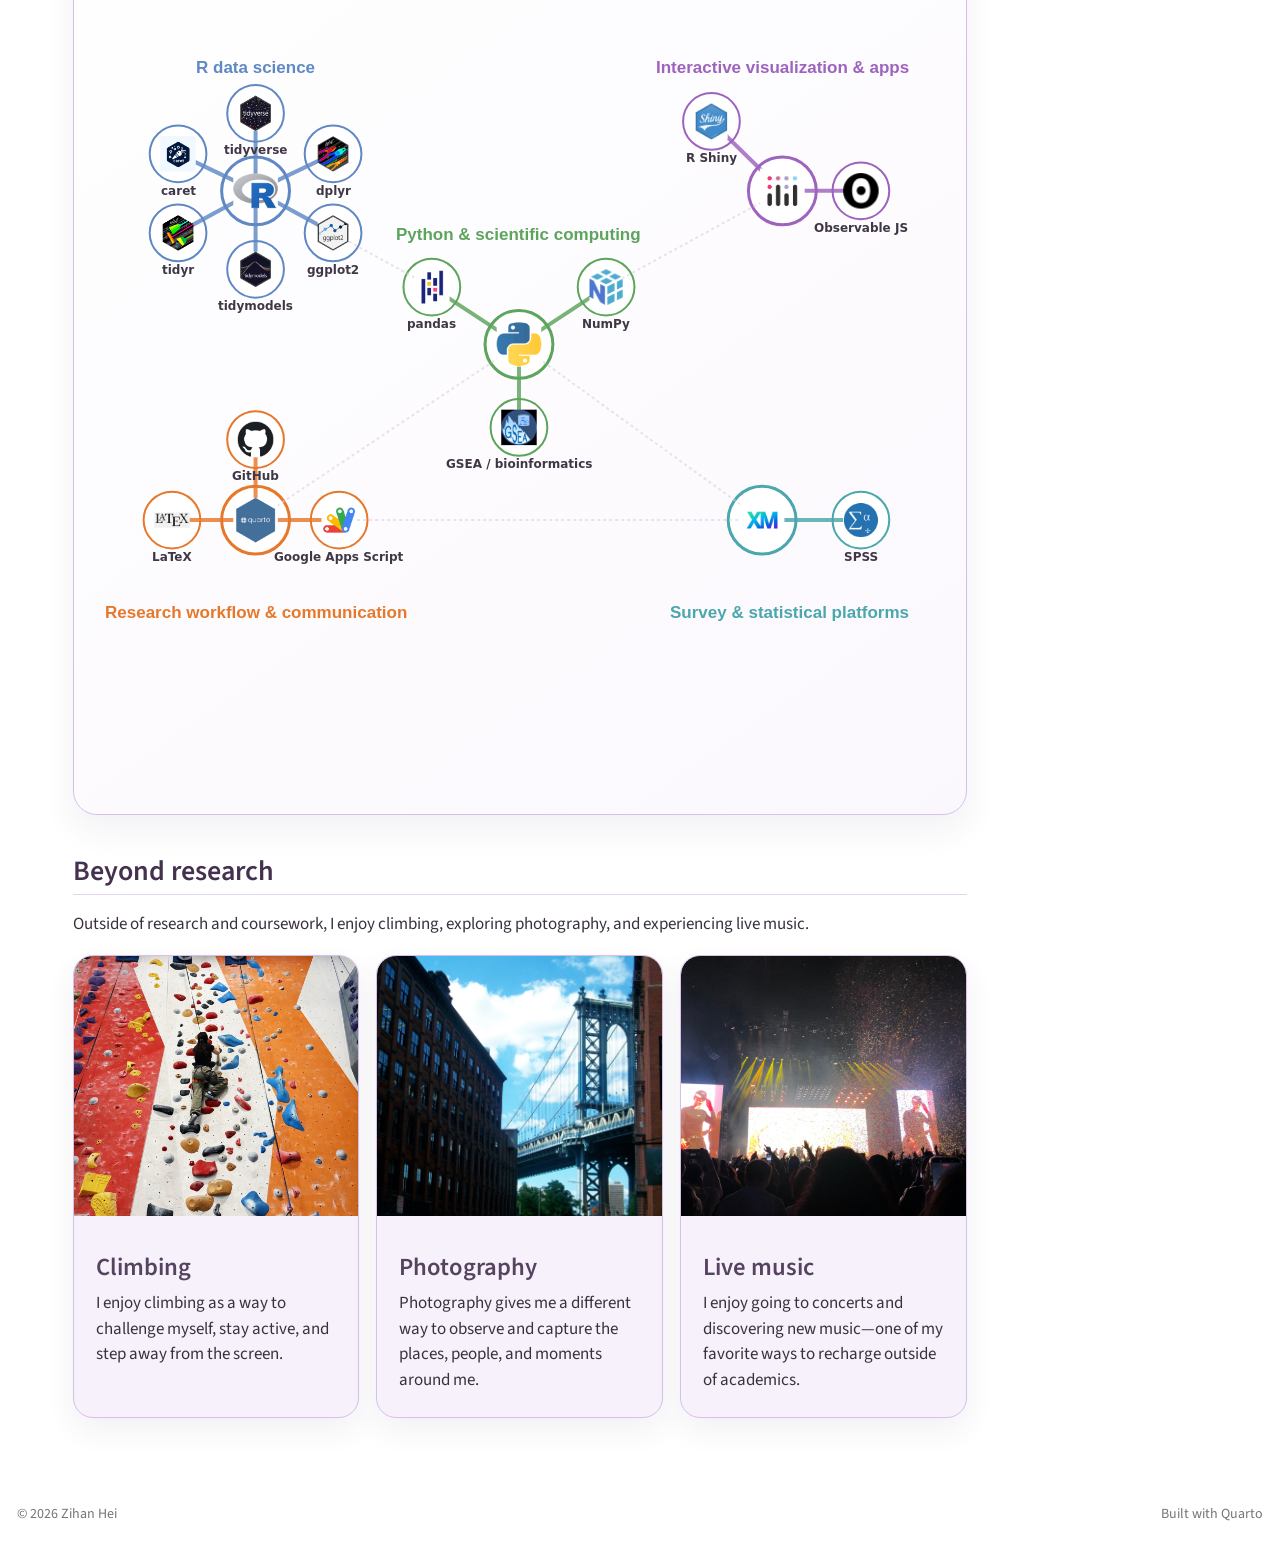
==== commit d226d0c2: "Built site for gh-pages" ====
--- a/index.html
+++ b/index.html
@@ -2,7 +2,7 @@
 <html xmlns="http://www.w3.org/1999/xhtml" lang="en" xml:lang="en"><head>
 
 <meta charset="utf-8">
-<meta name="generator" content="quarto-1.9.37">
+<meta name="generator" content="quarto-1.10.18">
 
 <meta name="viewport" content="width=device-width, initial-scale=1.0, user-scalable=yes">
 
@@ -12,10 +12,13 @@
 /* Default styles provided by pandoc.
 ** See https://pandoc.org/MANUAL.html#variables-for-html for config info.
 */
-code{white-space: pre-wrap;}
 span.smallcaps{font-variant: small-caps;}
-div.columns{display: flex; gap: min(4vw, 1.5em);}
-div.column{flex: auto; overflow-x: auto;}
+div.columns{display: flex; gap: 1.5em;}
+div.column{flex: auto;}
+@media screen {
+div.columns{gap: min(4vw, 1.5em);}
+div.column{overflow-x: auto;}
+}
 div.hanging-indent{margin-left: 1.5em; text-indent: -1.5em;}
 ul.task-list{list-style: none;}
 ul.task-list li input[type="checkbox"] {
@@ -40,10 +43,10 @@
 <script src="site_libs/quarto-html/tippy.umd.min.js"></script>
 <script src="site_libs/quarto-html/anchor.min.js"></script>
 <link href="site_libs/quarto-html/tippy.css" rel="stylesheet">
-<link href="site_libs/quarto-html/quarto-syntax-highlighting-7f8f88aac4f3542376d5c11b86a4c14d.css" rel="stylesheet" id="quarto-text-highlighting-styles">
+<link href="site_libs/quarto-html/quarto-syntax-highlighting-64a204ab8560d761af7679ceaba22944.css" rel="stylesheet" id="quarto-text-highlighting-styles">
 <script src="site_libs/bootstrap/bootstrap.min.js"></script>
 <link href="site_libs/bootstrap/bootstrap-icons.css" rel="stylesheet">
-<link href="site_libs/bootstrap/bootstrap-ff38ca5759cea8d2b4e40dc1c167d4da.min.css" rel="stylesheet" append-hash="true" id="quarto-bootstrap" data-mode="light">
+<link href="site_libs/bootstrap/bootstrap-5ff355f32169432f12e3b54c979a24ba.min.css" rel="stylesheet" append-hash="true" id="quarto-bootstrap" data-mode="light">
 <script id="quarto-search-options" type="application/json">{
   "location": "navbar",
   "copy-button": false,
@@ -207,7 +210,7 @@
 </div>
 <div class="stat-card">
 <div class="stat-number">
-5
+6
 </div>
 <div class="stat-label">
 Faculty mentors
@@ -215,7 +218,7 @@
 </div>
 <div class="stat-card">
 <div class="stat-number">
-2
+3
 </div>
 <div class="stat-label">
 Technical publications
@@ -234,8 +237,8 @@
 <section id="selected-work" class="level2">
 <h2 class="anchored" data-anchor-id="selected-work">Selected work</h2>
 <div class="grid">
-<section id="biomarker-discovery" class="level3 g-col-12 g-col-md-4 project-card">
-<h3 class="anchored" data-anchor-id="biomarker-discovery">Biomarker discovery</h3>
+<section id="transcriptomic-biomarker-discovery" class="level3 g-col-12 g-col-md-4 project-card">
+<h3 class="anchored" data-anchor-id="transcriptomic-biomarker-discovery">Transcriptomic biomarker discovery</h3>
 <p>Differential expression, GSEA, and cross-study validation for chemo-immunotherapy response research.</p>
 <p><a href="./research.html#chemo-immunotherapy-biomarker-discovery">Learn more</a></p>
 </section>
--- a/site_libs/quarto-html/quarto-syntax-highlighting-64a204ab8560d761af7679ceaba22944.css
+++ b/site_libs/quarto-html/quarto-syntax-highlighting-64a204ab8560d761af7679ceaba22944.css
@@ -0,0 +1,236 @@
+/* quarto syntax highlight colors */
+:root {
+  --quarto-hl-ot-color: #003B4F;
+  --quarto-hl-at-color: #657422;
+  --quarto-hl-ss-color: #20794D;
+  --quarto-hl-an-color: #5E5E5E;
+  --quarto-hl-fu-color: #4758AB;
+  --quarto-hl-st-color: #20794D;
+  --quarto-hl-cf-color: #003B4F;
+  --quarto-hl-op-color: #5E5E5E;
+  --quarto-hl-er-color: #AD0000;
+  --quarto-hl-bn-color: #AD0000;
+  --quarto-hl-al-color: #AD0000;
+  --quarto-hl-va-color: #111111;
+  --quarto-hl-bu-color: inherit;
+  --quarto-hl-ex-color: inherit;
+  --quarto-hl-pp-color: #AD0000;
+  --quarto-hl-in-color: #5E5E5E;
+  --quarto-hl-vs-color: #20794D;
+  --quarto-hl-wa-color: #5E5E5E;
+  --quarto-hl-do-color: #5E5E5E;
+  --quarto-hl-im-color: #00769E;
+  --quarto-hl-ch-color: #20794D;
+  --quarto-hl-dt-color: #AD0000;
+  --quarto-hl-fl-color: #AD0000;
+  --quarto-hl-co-color: #5E5E5E;
+  --quarto-hl-cv-color: #5E5E5E;
+  --quarto-hl-cn-color: #8f5902;
+  --quarto-hl-sc-color: #5E5E5E;
+  --quarto-hl-dv-color: #AD0000;
+  --quarto-hl-kw-color: #003B4F;
+}
+
+/* other quarto variables */
+:root {
+  --quarto-font-monospace: SFMono-Regular, Menlo, Monaco, Consolas, "Liberation Mono", "Courier New", monospace;
+}
+
+/* syntax highlight based on Pandoc's rules */
+pre > code.sourceCode > span {
+  color: #003B4F;
+}
+
+code.sourceCode > span {
+  color: #003B4F;
+}
+
+div.sourceCode,
+div.sourceCode pre.sourceCode {
+  color: #003B4F;
+}
+
+/* Normal */
+code span {
+  color: #003B4F;
+}
+
+/* Alert */
+code span.al {
+  color: #AD0000;
+  font-style: inherit;
+}
+
+/* Annotation */
+code span.an {
+  color: #5E5E5E;
+  font-style: inherit;
+}
+
+/* Attribute */
+code span.at {
+  color: #657422;
+  font-style: inherit;
+}
+
+/* BaseN */
+code span.bn {
+  color: #AD0000;
+  font-style: inherit;
+}
+
+/* BuiltIn */
+code span.bu {
+  font-style: inherit;
+}
+
+/* ControlFlow */
+code span.cf {
+  color: #003B4F;
+  font-weight: bold;
+  font-style: inherit;
+}
+
+/* Char */
+code span.ch {
+  color: #20794D;
+  font-style: inherit;
+}
+
+/* Constant */
+code span.cn {
+  color: #8f5902;
+  font-style: inherit;
+}
+
+/* Comment */
+code span.co {
+  color: #5E5E5E;
+  font-style: inherit;
+}
+
+/* CommentVar */
+code span.cv {
+  color: #5E5E5E;
+  font-style: italic;
+}
+
+/* Documentation */
+code span.do {
+  color: #5E5E5E;
+  font-style: italic;
+}
+
+/* DataType */
+code span.dt {
+  color: #AD0000;
+  font-style: inherit;
+}
+
+/* DecVal */
+code span.dv {
+  color: #AD0000;
+  font-style: inherit;
+}
+
+/* Error */
+code span.er {
+  color: #AD0000;
+  font-style: inherit;
+}
+
+/* Extension */
+code span.ex {
+  font-style: inherit;
+}
+
+/* Float */
+code span.fl {
+  color: #AD0000;
+  font-style: inherit;
+}
+
+/* Function */
+code span.fu {
+  color: #4758AB;
+  font-style: inherit;
+}
+
+/* Import */
+code span.im {
+  color: #00769E;
+  font-style: inherit;
+}
+
+/* Information */
+code span.in {
+  color: #5E5E5E;
+  font-style: inherit;
+}
+
+/* Keyword */
+code span.kw {
+  color: #003B4F;
+  font-weight: bold;
+  font-style: inherit;
+}
+
+/* Operator */
+code span.op {
+  color: #5E5E5E;
+  font-style: inherit;
+}
+
+/* Other */
+code span.ot {
+  color: #003B4F;
+  font-style: inherit;
+}
+
+/* Preprocessor */
+code span.pp {
+  color: #AD0000;
+  font-style: inherit;
+}
+
+/* SpecialChar */
+code span.sc {
+  color: #5E5E5E;
+  font-style: inherit;
+}
+
+/* SpecialString */
+code span.ss {
+  color: #20794D;
+  font-style: inherit;
+}
+
+/* String */
+code span.st {
+  color: #20794D;
+  font-style: inherit;
+}
+
+/* Variable */
+code span.va {
+  color: #111111;
+  font-style: inherit;
+}
+
+/* VerbatimString */
+code span.vs {
+  color: #20794D;
+  font-style: inherit;
+}
+
+/* Warning */
+code span.wa {
+  color: #5E5E5E;
+  font-style: italic;
+}
+
+.prevent-inlining {
+  content: "</";
+}
+
+/*# sourceMappingURL=9d8d5bb603a83b8298b89080a598c93b.css.map */
--- a/styles.css
+++ b/styles.css
@@ -9,231 +9,212 @@
   --line: #e5d5ef;
 }
 
-.navbar { background: var(--purple-600) !important; }
-.navbar-brand, .navbar-nav .nav-link { color: white !important; }
-body { color: var(--ink); }
-a { color: var(--purple-700); }
-h1, h2, h3 { color: var(--purple-900); }
-h2 { border-bottom: 1px solid var(--line); padding-bottom: .35rem; margin-top: 2.2rem; }
-
-.hero { display: grid; grid-template-columns: minmax(0, 1.5fr) minmax(300px, .8fr); gap: 2.5rem; align-items: center; margin: 1.8rem 0 2.4rem; }
-.hero-text h1 { font-size: clamp(2.5rem, 5vw, 4.8rem); margin-bottom: .3rem; }
-.hero-text h2 { border: 0; margin-top: 0; font-weight: 500; color: var(--muted); }
-.hero-card, .info-card, .project-card, .stat-card, .photo-card { background: var(--purple-100); border: 1px solid var(--purple-300); border-radius: 20px; box-shadow: 0 12px 28px rgba(91, 62, 108, .08); }
-.hero-card { padding: 1.7rem; }
-.btn-primary { background-color: var(--purple-600); border-color: var(--purple-600); }
-.btn-outline-primary { color: var(--purple-700); border-color: var(--purple-600); }
-.btn-outline-primary:hover { background: var(--purple-600); border-color: var(--purple-600); }
-
-.stats-grid { display: grid; grid-template-columns: repeat(4, minmax(140px, 1fr)); gap: 1rem; }
-.stat-card { padding: 1.2rem; text-align: center; }
-.stat-number { font-size: 2rem; font-weight: 800; color: var(--purple-700); }
-.stat-label { color: var(--muted); }
-.project-card { padding: 1.2rem; height: 100%; }
-
-.visual-grid { display: grid; grid-template-columns: minmax(0, 1.5fr) minmax(260px, .65fr); gap: 1.4rem; align-items: center; }
-.viz-panel { min-height: 520px; border: 1px solid var(--purple-300); border-radius: 22px; background: white; padding: .75rem; overflow: hidden; }
-.viz-panel svg { width: 100%; height: auto; display: block; }
-.info-card { padding: 1.5rem; }
-.legend-dot { display: inline-block; width: 13px; height: 13px; border-radius: 50%; margin-right: .5rem; }
-.legend-current { background: var(--purple-600); }
-.legend-goal { background: var(--purple-300); }
-.network-panel { min-height: 520px; }
-.network-node { cursor: default; transition: transform .15s ease; }
-.network-node:hover circle, .network-node:focus circle { filter: drop-shadow(0 6px 8px rgba(94, 55, 117, .22)); }
-
-.timeline { border-left: 3px solid var(--purple-300); margin-left: .7rem; }
-.timeline-item { display: grid; grid-template-columns: 145px 1fr; gap: 1rem; position: relative; padding: .4rem 0 1.5rem 1.5rem; }
-.timeline-item::before { content: ""; position: absolute; left: -8px; top: .65rem; width: 13px; height: 13px; border-radius: 50%; background: var(--purple-600); }
-.timeline-year { font-weight: 800; color: var(--purple-700); }
-
-.photo-grid { display: grid; grid-template-columns: repeat(3, 1fr); gap: 1rem; }
-.photo-card { overflow: hidden; }
-.photo-placeholder { min-height: 190px; display: grid; place-items: center; text-align: center; padding: 1rem; color: var(--muted); background: linear-gradient(135deg, #fbf8fd, #eee1f5); }
-.photo-caption { padding: 1rem; }
-
-.mentor-line, .cv-mentor { color: var(--purple-700); font-weight: 650; }
-.cv-entry { position: relative; margin: 0 0 1.5rem; padding-bottom: .75rem; border-bottom: 1px solid var(--line); }
-.cv-date { float: right; font-weight: 700; color: var(--muted); }
-.cv-entry-title { font-weight: 800; color: var(--purple-900); }
-
-
-@media (max-width: 900px) {
-  .hero, .visual-grid { grid-template-columns: 1fr; }
-  .stats-grid { grid-template-columns: repeat(2, 1fr); }
-  .photo-grid { grid-template-columns: 1fr; }
-  .timeline-item { grid-template-columns: 1fr; gap: .2rem; }
-  .viz-panel { min-height: 430px; }
-}
-
-@media (max-width: 560px) {
-  .stats-grid { grid-template-columns: 1fr; }
-  .cv-date { float: none; display: block; margin-bottom: .25rem; }
-}
-
-
-/* V7 interactive radar and connected tools network */
+
+/* Global */
+.navbar { background:var(--purple-600) !important; }
+.navbar-brand, .navbar-nav .nav-link { color:white !important; }
+body { color:var(--ink); }
+a { color:var(--purple-700); }
+h1, h2, h3 { color:var(--purple-900); }
+h2 { border-bottom:1px solid var(--line); padding-bottom:.35rem; margin-top:2.2rem; }
+
+/* Hero */
+.hero {
+  display:grid; grid-template-columns:minmax(0,1.5fr) minmax(300px,.8fr);
+  gap:2.5rem; align-items:center; margin:1.8rem 0 2.4rem;
+}
+.hero-text h1 { font-size:clamp(2.5rem,5vw,4.8rem); margin-bottom:.3rem; }
+.hero-text h2 { border:0; margin-top:0; font-weight:500; color:var(--muted); }
+
+.hero-card, .info-card, .project-card, .stat-card, .photo-card {
+  background:var(--purple-100); border:1px solid var(--purple-300);
+  border-radius:20px; box-shadow:0 12px 28px rgba(91,62,108,.08);
+}
+.hero-card { padding:1.7rem; }
+.btn-primary { background-color:var(--purple-600); border-color:var(--purple-600); }
+.btn-outline-primary { color:var(--purple-700); border-color:var(--purple-600); }
+.btn-outline-primary:hover { background:var(--purple-600); border-color:var(--purple-600); }
+
+/* Profile */
+.profile-heading { display:flex; align-items:center; gap:28px; margin-bottom:.3rem; }
+.profile-heading h1 { margin:0; }
+.profile-photo {
+  width:150px; height:150px; object-fit:cover; object-position:center 28%;
+  border-radius:50%; border:3px solid var(--purple-300);
+  box-shadow:0 6px 18px rgba(91,62,108,.15); flex-shrink:0;
+}
+
+/* Stats + cards */
+.stats-grid { display:grid; grid-template-columns:repeat(4,minmax(140px,1fr)); gap:1rem; }
+.stat-card { padding:1.2rem; text-align:center; }
+.stat-number { font-size:2rem; font-weight:800; color:var(--purple-700); }
+.stat-label { color:var(--muted); }
+.project-card { padding:1.2rem; height:100%; }
+
+/* Visualizations */
+.visual-grid {
+  display:grid; grid-template-columns:minmax(0,1.5fr) minmax(260px,.65fr);
+  gap:1.4rem; align-items:center;
+}
+.viz-panel {
+  border:1px solid var(--purple-300); border-radius:22px;
+  background:white; overflow:hidden;
+}
+.viz-panel svg { width:100%; height:auto; display:block; }
+.info-card { padding:1.5rem; }
+.legend-dot { display:inline-block; width:13px; height:13px; border-radius:50%; margin-right:.5rem; }
+.legend-current { background:var(--purple-600); }
+.legend-goal { background:var(--purple-300); }
+.viz-note {
+  max-width:920px; margin:.8rem auto 1.8rem; text-align:center;
+  color:var(--muted); font-size:.95rem;
+}
+
+/* Plotly radar + network */
 .radar-panel {
-  width: 100%;
-  min-height: 880px;
-  padding: .35rem;
-  overflow: visible;
-}
-.viz-note { max-width: 920px; margin: .8rem auto 1.8rem; text-align:center; color:var(--muted); font-size:.95rem; }
-
+  width:100%; height:850px; min-height:0; padding:.35rem; overflow:hidden;
+}
+
+.tools-network-plotly {
+  width:100%; height:950px; min-height:0; margin:1.25rem 0 2.25rem;
+  border:1px solid var(--purple-300); border-radius:24px;
+  background:linear-gradient(145deg,#fff,#fbf8fd);
+  box-shadow:0 14px 32px rgba(91,62,108,.08); overflow:hidden;
+}
+
+.radar-panel .plot-container, .radar-panel .svg-container,
+.tools-network-plotly .plot-container, .tools-network-plotly .svg-container {
+  width:100% !important; height:100% !important;
+}
+.js-plotly-plot { max-width:100% !important; }
+
+/* Older SVG network */
 .tool-network {
-  position: relative;
-  width: 100%;
-  min-height: 720px;
-  margin: 1.25rem 0 2.5rem;
-  padding: 1rem;
-  border: 1px solid var(--purple-300);
-  border-radius: 24px;
-  background: linear-gradient(145deg,#fff,#fbf8fd);
-  box-shadow: 0 14px 32px rgba(91,62,108,.09);
-  overflow: hidden;
-}
-.tool-network svg { width:100%; height:auto; display:block; cursor:grab; touch-action:none; user-select:none; }
+  position:relative; width:100%; min-height:720px; margin:1.25rem 0 2.5rem;
+  padding:1rem; border:1px solid var(--purple-300); border-radius:24px;
+  background:linear-gradient(145deg,#fff,#fbf8fd);
+  box-shadow:0 14px 32px rgba(91,62,108,.09); overflow:hidden;
+}
+.tool-network svg {
+  width:100%; height:auto; display:block; cursor:grab;
+  touch-action:none; user-select:none;
+}
 .tool-network svg.is-dragging { cursor:grabbing; }
-.network-controls { position:absolute; z-index:4; top:1rem; left:1rem; display:flex; gap:.35rem; flex-wrap:wrap; }
+
+.network-controls {
+  position:absolute; z-index:4; top:1rem; left:1rem;
+  display:flex; gap:.35rem; flex-wrap:wrap;
+}
 .network-control {
-  border:1px solid var(--purple-400); background:#fff; color:var(--purple-900);
+  border:1px solid var(--purple-300); background:#fff; color:var(--purple-900);
   border-radius:8px; padding:.32rem .62rem; font-weight:700; font-size:.82rem;
   box-shadow:0 3px 10px rgba(91,62,108,.08);
 }
-.network-control:hover,.network-control:focus { background:var(--purple-100); }
+.network-control:hover, .network-control:focus { background:var(--purple-100); }
+
 .network-legend {
   position:absolute; z-index:4; top:1rem; right:1rem; padding:.6rem .75rem;
-  border:1px solid var(--purple-300); border-radius:12px; background:rgba(255,255,255,.94);
-  font-size:.72rem; line-height:1.55; color:var(--ink);
+  border:1px solid var(--purple-300); border-radius:12px;
+  background:rgba(255,255,255,.94); font-size:.72rem;
+  line-height:1.55; color:var(--ink);
 }
 .network-legend div { display:flex; align-items:center; gap:.4rem; white-space:nowrap; }
 .network-legend span { width:.85rem; height:.55rem; border-radius:3px; display:inline-block; }
+
 .bridge-edge { stroke:#d9cfdf; stroke-width:3; stroke-dasharray:5 7; }
 .cluster-edge { stroke-width:4; opacity:.65; }
 .hub-text { font-size:15px; font-weight:800; fill:#3f3546; }
 .tool-label { font-size:13px; font-weight:700; fill:#403746; pointer-events:none; }
 .tool-node { cursor:pointer; transition:filter .15s ease; }
-.tool-node:hover polygon,.tool-node:focus polygon { stroke-width:4; }
-.tool-node:hover,.tool-node:focus { filter:brightness(1.02); }
+.tool-node:hover polygon, .tool-node:focus polygon { stroke-width:4; }
+.tool-node:hover, .tool-node:focus { filter:brightness(1.02); }
 .tool-node image { pointer-events:none; }
 
-@media (max-width: 1000px) {
-  .radar-panel { min-height:760px; }
+/* Static network image */
+.tools-network-image {
+  display:block; width:100%; max-width:1500px; height:auto;
+  margin:1.25rem auto 2rem; border:1px solid #e3d2ef;
+  border-radius:24px; background:#fff;
+}
+
+/* Timeline */
+.timeline { border-left:3px solid var(--purple-300); margin-left:.7rem; }
+.timeline-item {
+  display:grid; grid-template-columns:145px 1fr; gap:1rem;
+  position:relative; padding:.4rem 0 1.5rem 1.5rem;
+}
+.timeline-item::before {
+  content:""; position:absolute; left:-8px; top:.65rem;
+  width:13px; height:13px; border-radius:50%; background:var(--purple-600);
+}
+.timeline-year { font-weight:800; color:var(--purple-700); }
+
+/* Beyond research */
+.photo-grid { display:grid; grid-template-columns:repeat(3,1fr); gap:1rem; }
+.photo-card { overflow:hidden; }
+.photo-placeholder {
+  min-height:190px; display:grid; place-items:center; text-align:center;
+  padding:1rem; color:var(--muted);
+  background:linear-gradient(135deg,#fbf8fd,#eee1f5);
+}
+.hobby-photo {
+  width:100%; height:260px; object-fit:cover; display:block;
+  border-radius:18px 18px 0 0;
+}
+.photo-caption { padding:1.2rem 1.3rem 1.4rem; }
+.photo-caption h3 { margin-top:0; margin-bottom:.5rem; }
+.photo-caption p { margin-bottom:0; }
+
+/* CV */
+.mentor-line, .cv-mentor { color:var(--purple-700); font-weight:650; }
+.cv-entry {
+  position:relative; margin:0 0 1.5rem; padding-bottom:.75rem;
+  border-bottom:1px solid var(--line);
+}
+.cv-date { float:right; font-weight:700; color:var(--muted); }
+.cv-entry-title { font-weight:800; color:var(--purple-900); }
+
+/* Tablet */
+@media (max-width:1000px) {
+  .radar-panel { height:620px; }
+  .tools-network-plotly { height:700px; }
   .tool-network { min-height:620px; padding:.6rem; }
   .network-legend { font-size:.62rem; }
 }
-@media (max-width: 680px) {
-  .radar-panel { min-height:680px; }
-  .tool-network { min-height:480px; border-radius:16px; }
+
+@media (max-width:900px) {
+  .hero, .visual-grid { grid-template-columns:1fr; }
+  .stats-grid { grid-template-columns:repeat(2,1fr); }
+  .photo-grid { grid-template-columns:1fr; }
+  .timeline-item { grid-template-columns:1fr; gap:.2rem; }
+}
+
+/* Phone */
+@media (max-width:680px) {
+  .hero { grid-template-columns:1fr; gap:1.5rem; }
+  .profile-heading { gap:18px; }
+  .profile-photo { width:105px; height:105px; }
+
+  .viz-panel { min-height:0; padding:0; border-radius:16px; }
+  .radar-panel { width:100%; height:460px; min-height:0; padding:0; border-radius:16px; }
+  .tools-network-plotly {
+    width:100%; height:470px; min-height:0;
+    margin:1rem 0 1.5rem; border-radius:16px;
+  }
+
+  .viz-note { font-size:.82rem; line-height:1.45; padding:0 .3rem; margin-top:.6rem; }
   .network-controls { position:relative; top:auto; left:auto; margin-bottom:.35rem; }
   .network-legend { display:none; }
-}
-
-/* Static tools-and-platforms infographic */
-.tools-network-image {
-  display: block;
-  width: 100%;
-  max-width: 1500px;
-  height: auto;
-  margin: 1.25rem auto 2rem;
-  border: 1px solid #e3d2ef;
-  border-radius: 24px;
-  background: #fff;
-}
-
-@media (max-width: 768px) {
-  .tools-network-image {
-    border-radius: 16px;
-    margin-top: 1rem;
-  }
-}
-
-
-/* V9 Plotly tools-and-platforms network */
-.tools-network-plotly {
-  width: 100%;
-  min-height: 980px;
-  margin: 1.25rem 0 2.25rem;
-  border: 1px solid var(--purple-300);
-  border-radius: 24px;
-  background: linear-gradient(145deg, #ffffff, #fbf8fd);
-  box-shadow: 0 14px 32px rgba(91, 62, 108, .08);
-  overflow: hidden;
-}
-.tools-network-plotly .plot-container,
-.tools-network-plotly .svg-container { width: 100% !important; }
-@media (max-width: 1000px) {
-  .tools-network-plotly { min-height: 820px; }
-}
-@media (max-width: 680px) {
-  .tools-network-plotly { min-height: 680px; border-radius: 16px; }
-}
-
-
-/* ---------------------------------------------------------
-   Profile photo
-   --------------------------------------------------------- */
-/* Name + profile photo */
-.profile-heading {
-  display: flex;
-  align-items: center;
-  gap: 28px;
-  margin-bottom: 0.3rem;
-}
-
-.profile-heading h1 {
-  margin: 0;
-}
-
-.profile-photo {
-  width: 150px;
-  height: 150px;
-  object-fit: cover;
-  object-position: center 28%;
-  border-radius: 50%;
-  border: 3px solid var(--purple-300);
-  box-shadow: 0 6px 18px rgba(91, 62, 108, 0.15);
-  flex-shrink: 0;
-}
-
-@media (max-width: 768px) {
-  .hero {
-    grid-template-columns: 1fr;
-  }
-
-  .profile-heading {
-    gap: 18px;
-  }
-
-  .profile-photo {
-    width: 135px;
-    height: 135px;
-  }
-}
-
-
-.hobby-photo {
-  width: 100%;
-  height: 260px;
-  object-fit: cover;
-  display: block;
-  border-radius: 18px 18px 0 0;
-}
-
-.photo-card {
-  overflow: hidden;
-}
-
-.photo-caption {
-  padding: 1.2rem 1.3rem 1.4rem;
-}
-
-.photo-caption h3 {
-  margin-top: 0;
-  margin-bottom: 0.5rem;
-}
-
-.photo-caption p {
-  margin-bottom: 0;
+  .tools-network-image { border-radius:16px; margin-top:1rem; }
+  .hobby-photo { height:240px; }
+}
+
+/* Very small phones */
+@media (max-width:560px) {
+  .stats-grid { grid-template-columns:1fr; }
+  .cv-date { float:none; display:block; margin-bottom:.25rem; }
+  .profile-heading { align-items:center; gap:14px; }
+  .profile-photo { width:92px; height:92px; }
+  .radar-panel { height:440px; }
+  .tools-network-plotly { height:450px; }
 }
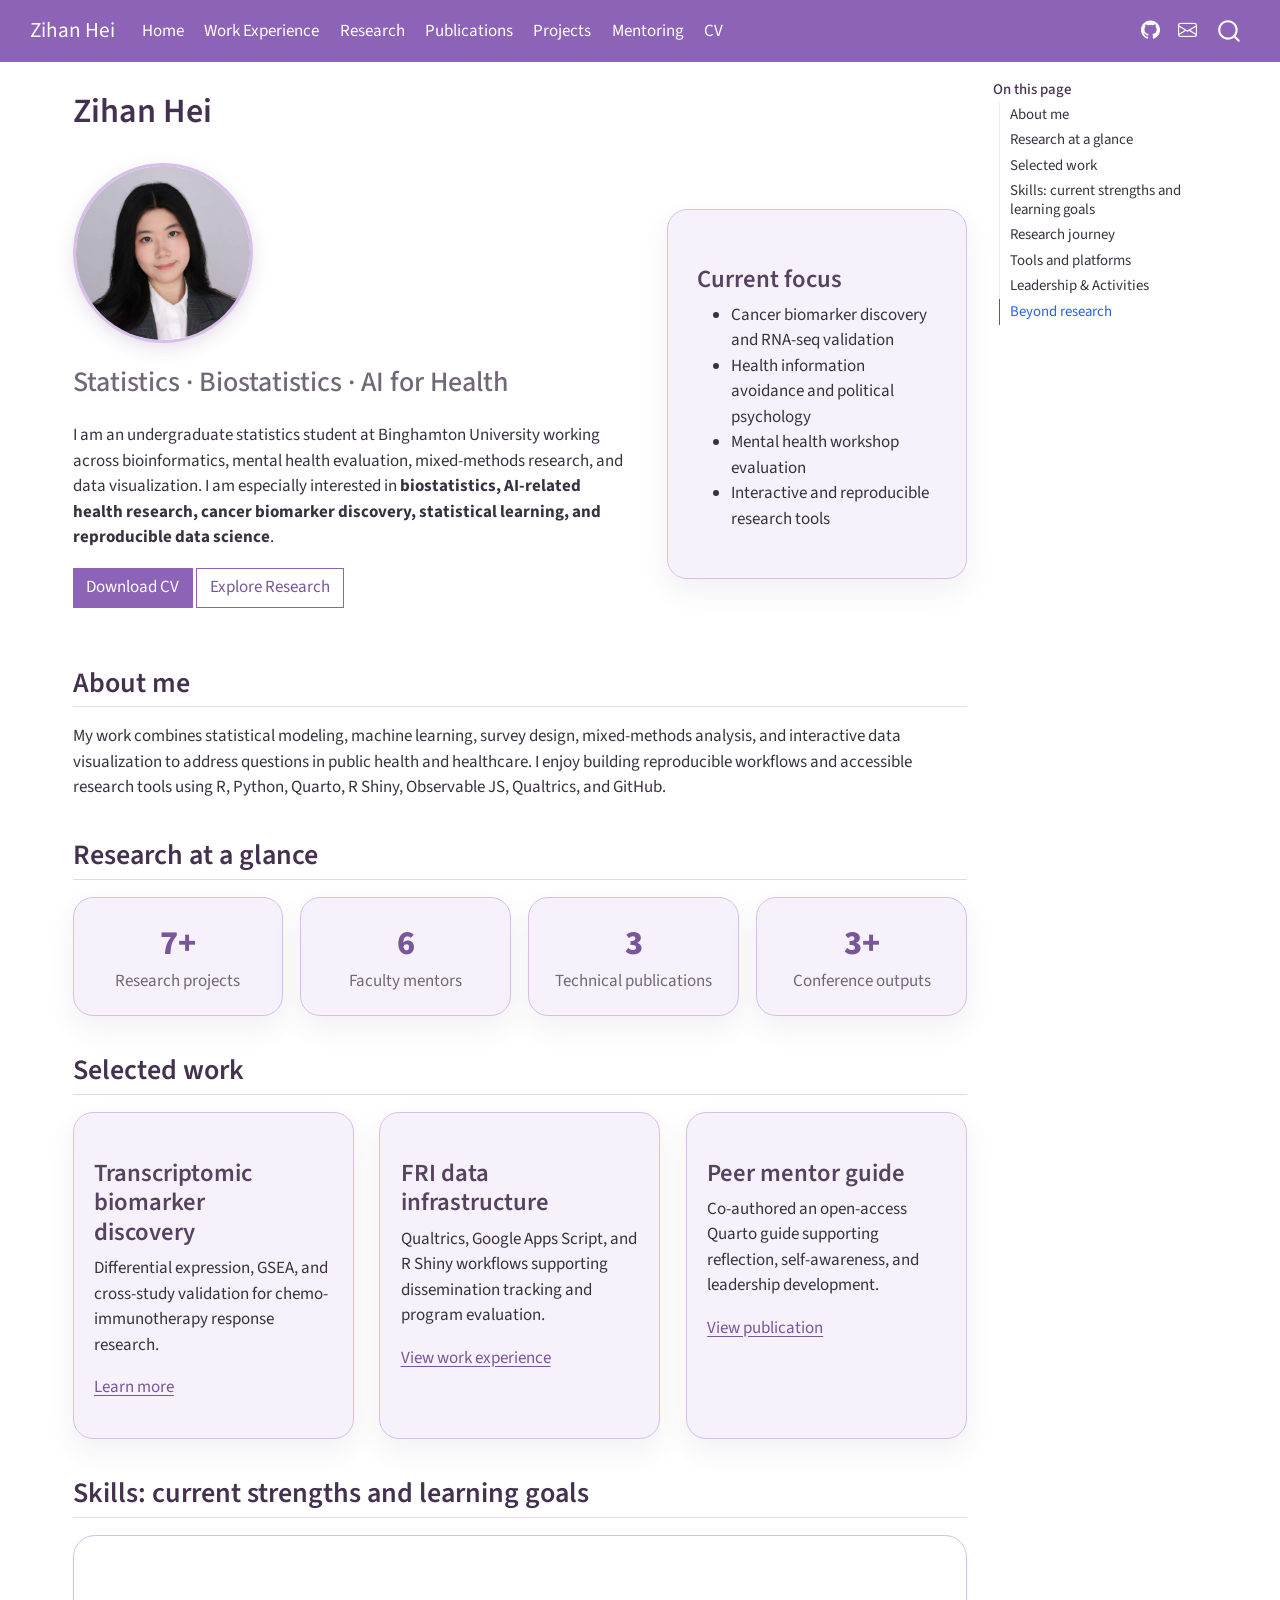
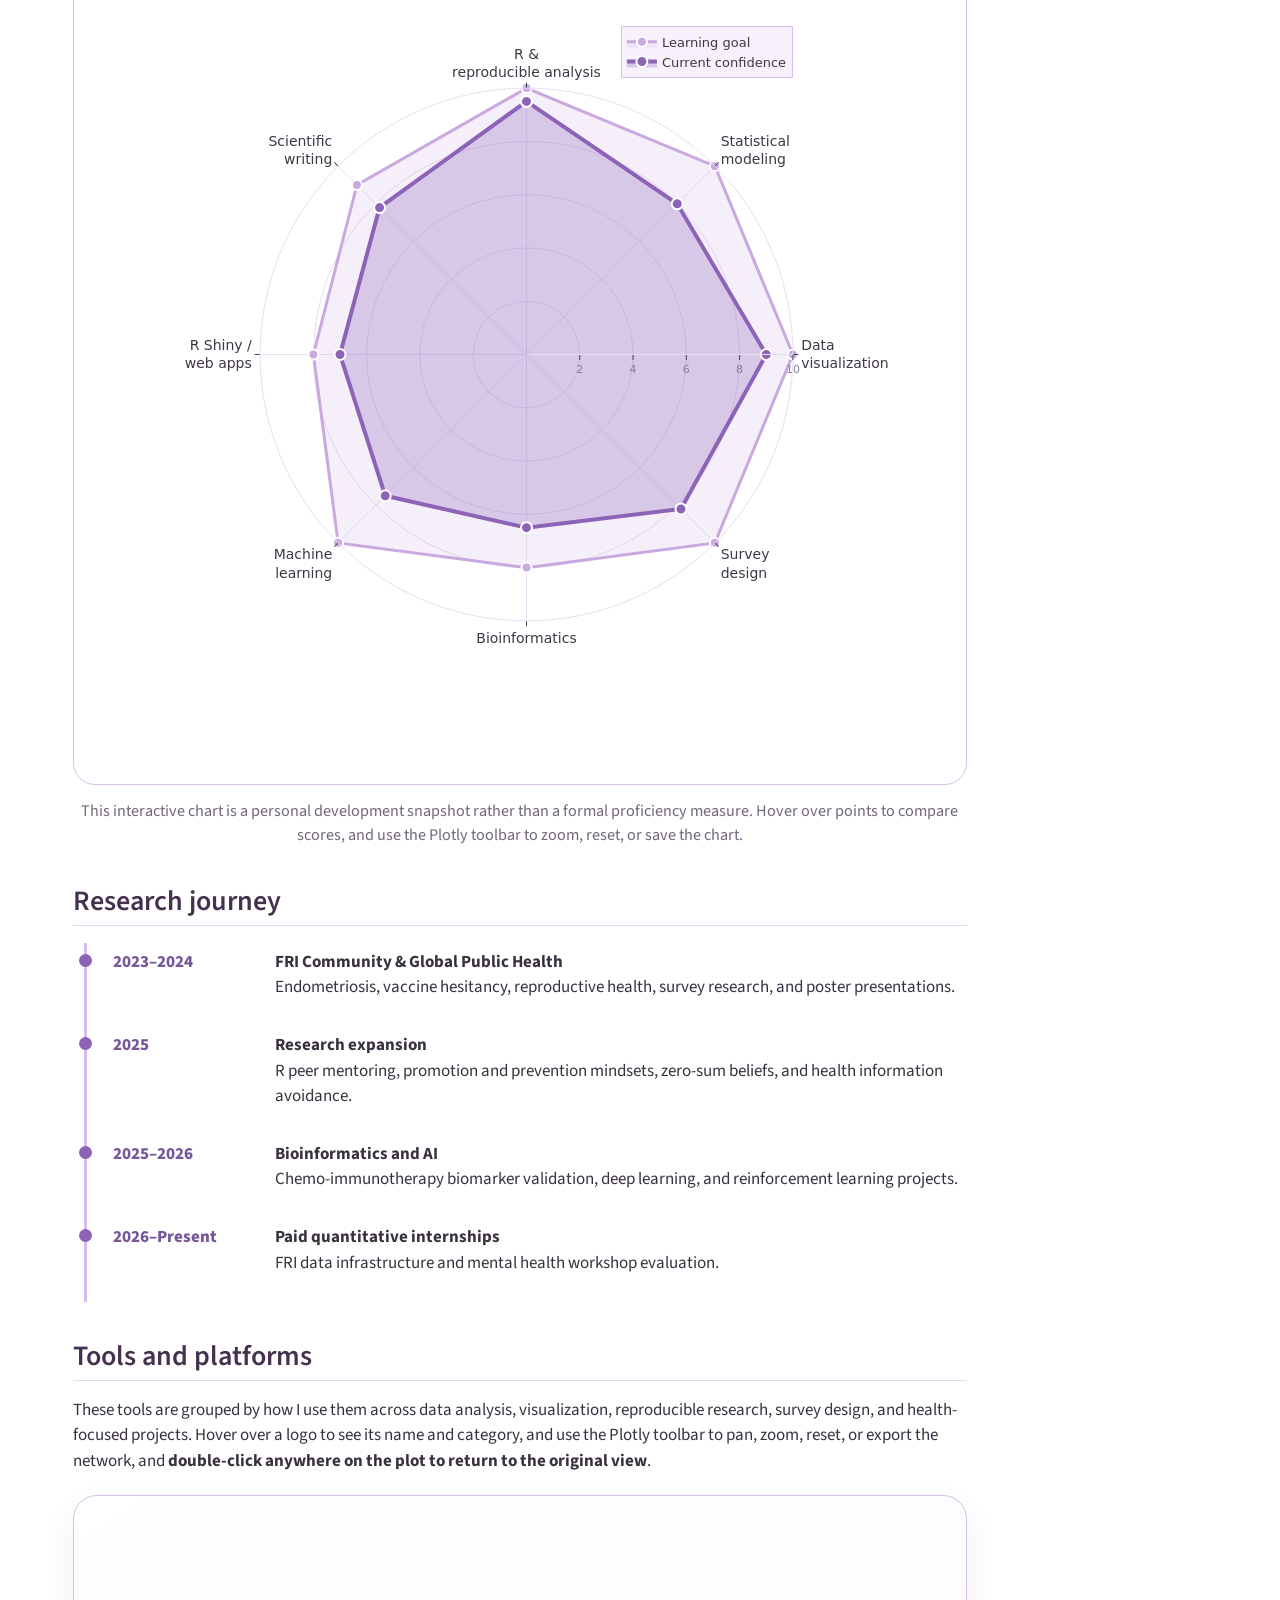
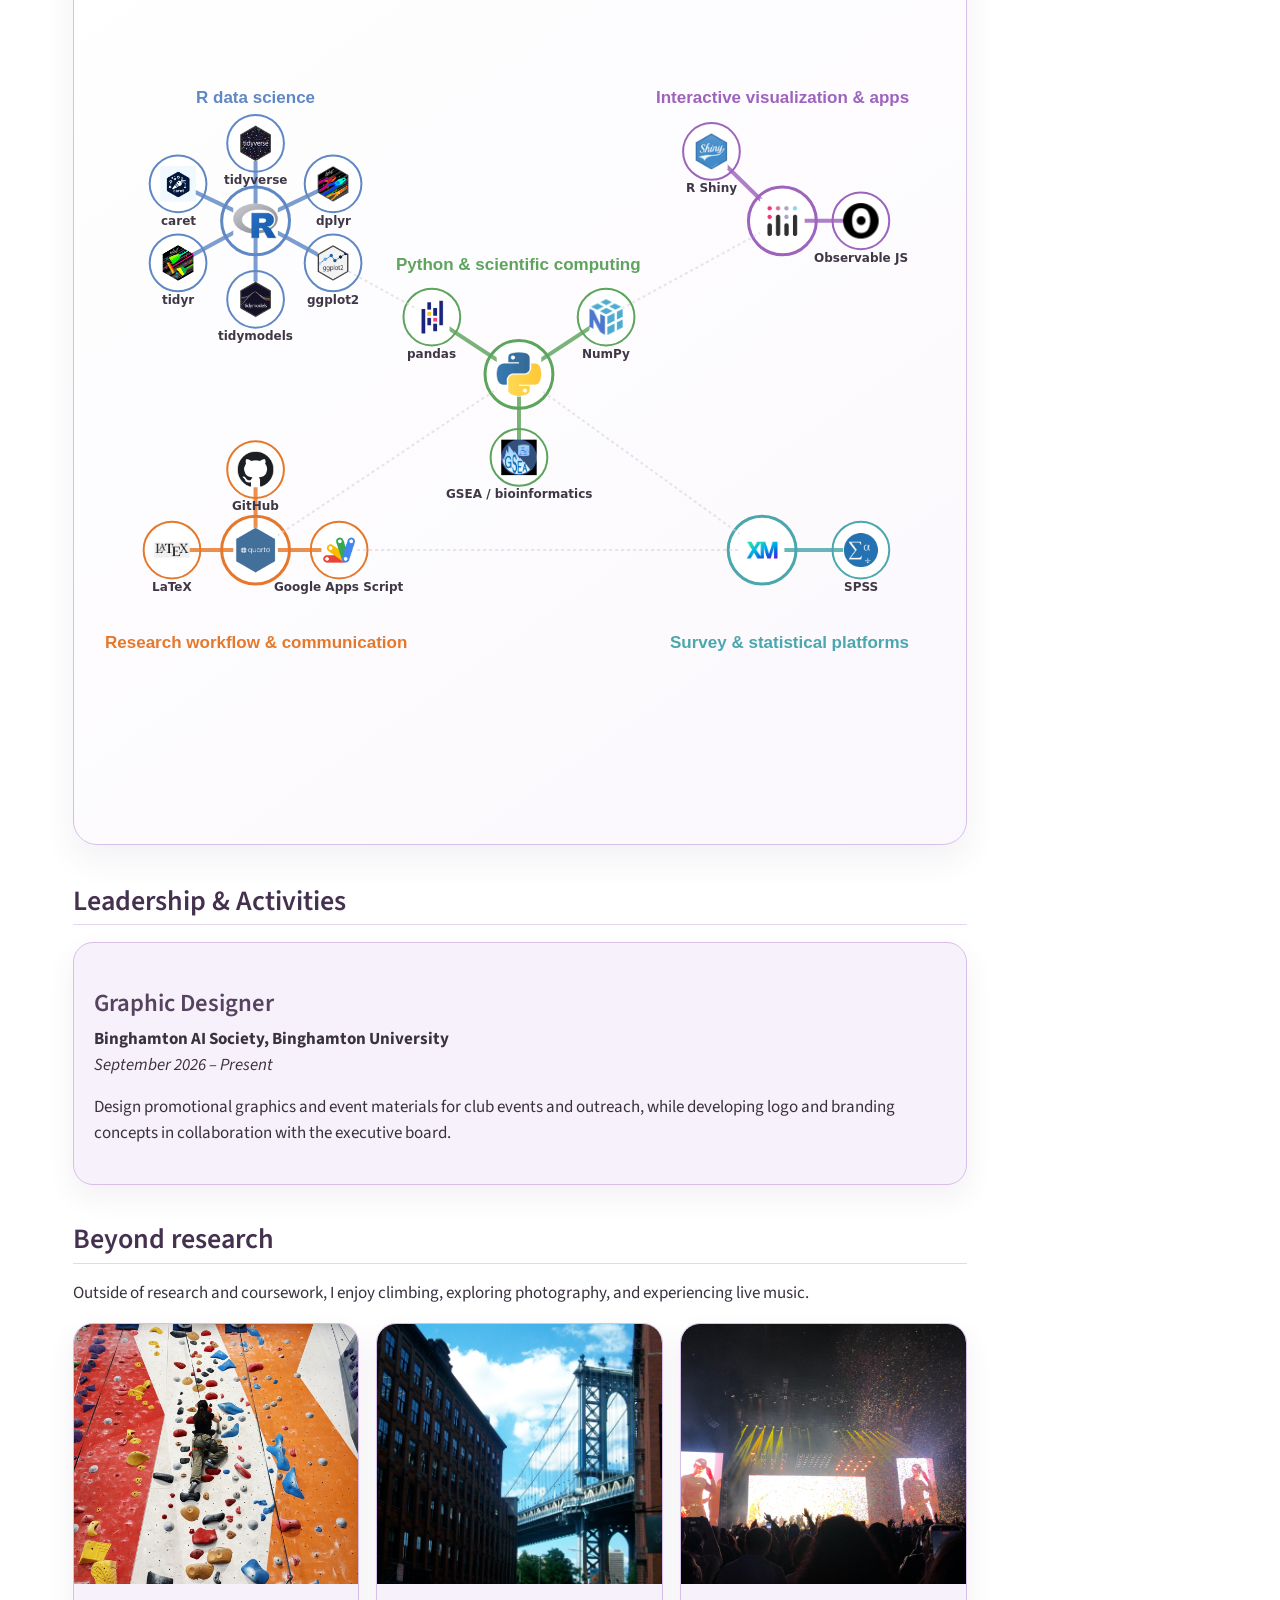
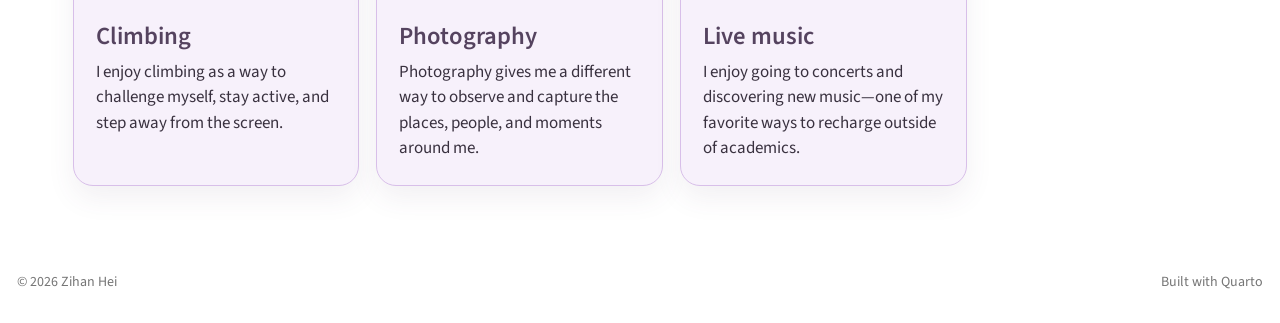
==== commit 93fde308: "Built site for gh-pages" ====
--- a/index.html
+++ b/index.html
@@ -159,6 +159,10 @@
   <li><a href="#skills-current-strengths-and-learning-goals" id="toc-skills-current-strengths-and-learning-goals" class="nav-link" data-scroll-target="#skills-current-strengths-and-learning-goals">Skills: current strengths and learning goals</a></li>
   <li><a href="#research-journey" id="toc-research-journey" class="nav-link" data-scroll-target="#research-journey">Research journey</a></li>
   <li><a href="#tools-and-platforms" id="toc-tools-and-platforms" class="nav-link" data-scroll-target="#tools-and-platforms">Tools and platforms</a></li>
+  <li><a href="#leadership-activities" id="toc-leadership-activities" class="nav-link" data-scroll-target="#leadership-activities">Leadership &amp; Activities</a>
+  <ul class="collapse">
+  <li><a href="#graphic-designer" id="toc-graphic-designer" class="nav-link" data-scroll-target="#graphic-designer">Graphic Designer</a></li>
+  </ul></li>
   <li><a href="#beyond-research" id="toc-beyond-research" class="nav-link" data-scroll-target="#beyond-research">Beyond research</a></li>
   </ul>
 </nav>
@@ -306,6 +310,15 @@
 <div id="tools-network-plotly" class="tools-network-plotly" aria-label="Interactive network of tools and platforms">
 
 </div>
+</section>
+<section id="leadership-activities" class="level2">
+<h2 class="anchored" data-anchor-id="leadership-activities">Leadership &amp; Activities</h2>
+<section id="graphic-designer" class="level3 project-card">
+<h3 class="anchored" data-anchor-id="graphic-designer">Graphic Designer</h3>
+<p><strong>Binghamton AI Society, Binghamton University</strong><br>
+<em>September 2026 – Present</em></p>
+<p>Design promotional graphics and event materials for club events and outreach, while developing logo and branding concepts in collaboration with the executive board.</p>
+</section>
 </section>
 <section id="beyond-research" class="level2">
 <h2 class="anchored" data-anchor-id="beyond-research">Beyond research</h2>
--- a/styles.css
+++ b/styles.css
@@ -39,7 +39,7 @@
 .profile-heading { display:flex; align-items:center; gap:28px; margin-bottom:.3rem; }
 .profile-heading h1 { margin:0; }
 .profile-photo {
-  width:150px; height:150px; object-fit:cover; object-position:center 28%;
+  width:180px; height:180px; object-fit:cover; object-position:center 28%;
   border-radius:50%; border:3px solid var(--purple-300);
   box-shadow:0 6px 18px rgba(91,62,108,.15); flex-shrink:0;
 }
@@ -192,8 +192,8 @@
 /* Phone */
 @media (max-width:680px) {
   .hero { grid-template-columns:1fr; gap:1.5rem; }
-  .profile-heading { gap:18px; }
-  .profile-photo { width:105px; height:105px; }
+  .profile-heading { gap:20px; }
+  .profile-photo { width:160px; height:160px; }
 
   .viz-panel { min-height:0; padding:0; border-radius:16px; }
   .radar-panel { width:100%; height:460px; min-height:0; padding:0; border-radius:16px; }
@@ -213,8 +213,8 @@
 @media (max-width:560px) {
   .stats-grid { grid-template-columns:1fr; }
   .cv-date { float:none; display:block; margin-bottom:.25rem; }
-  .profile-heading { align-items:center; gap:14px; }
-  .profile-photo { width:92px; height:92px; }
+  .profile-heading { align-items:center; gap:16px; }
+  .profile-photo { width:120px; height:120px; }
   .radar-panel { height:440px; }
   .tools-network-plotly { height:450px; }
 }
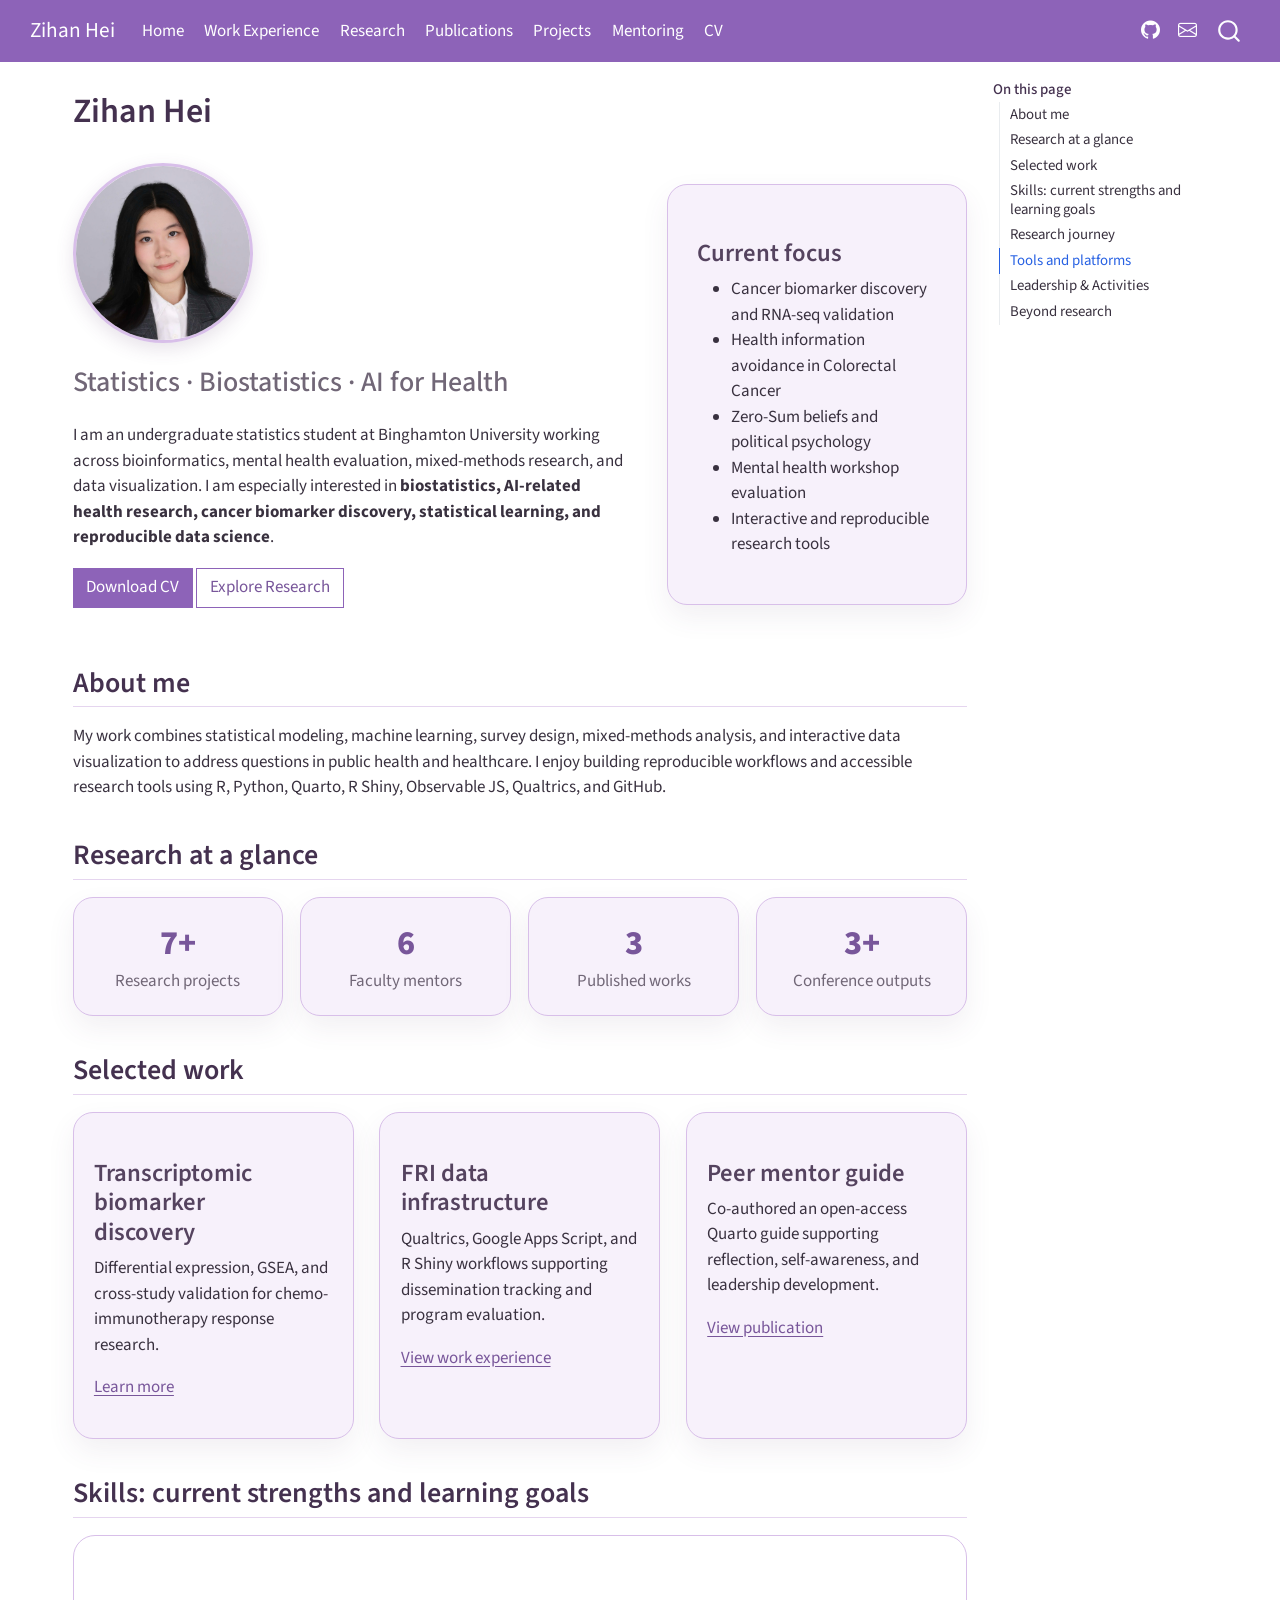
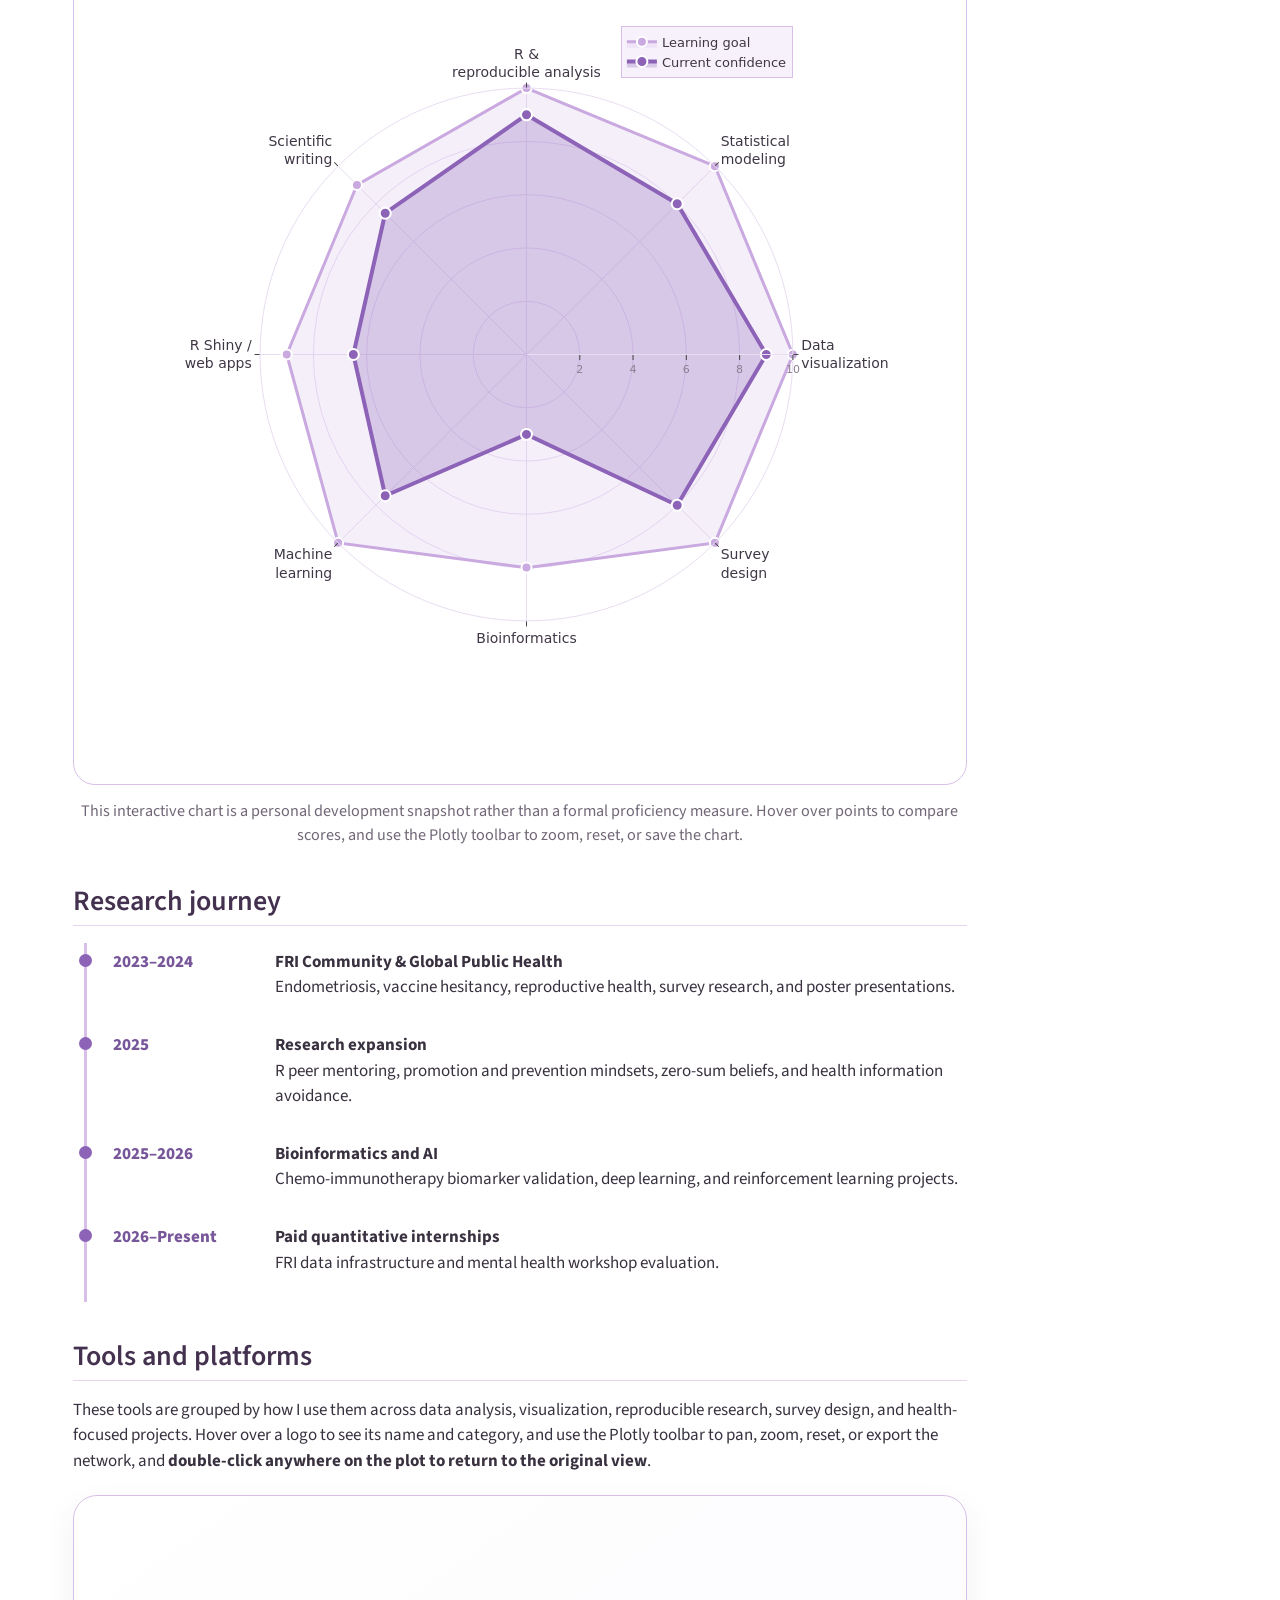
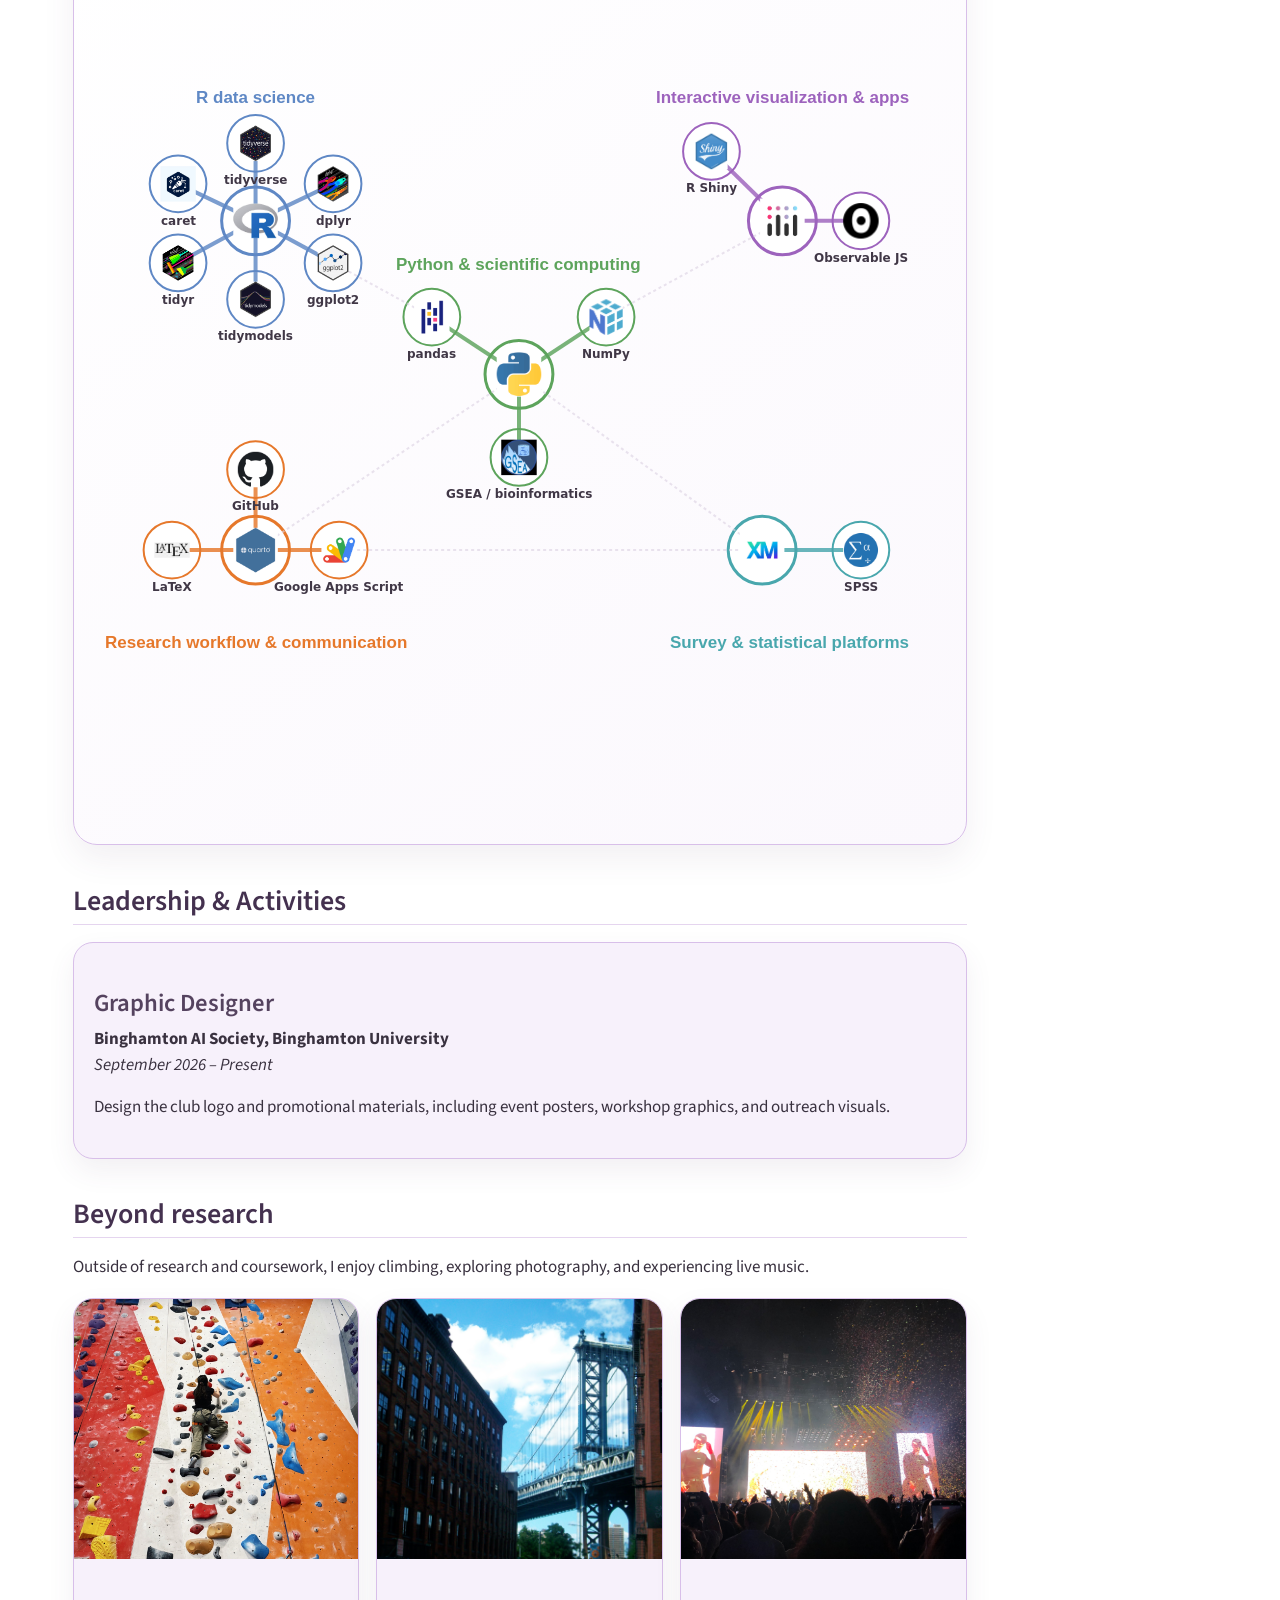
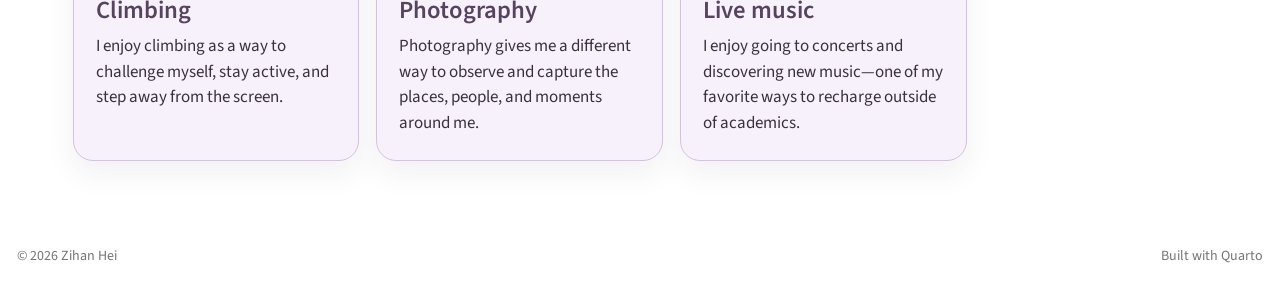
==== commit 32734646: "Built site for gh-pages" ====
--- a/index.html
+++ b/index.html
@@ -191,7 +191,8 @@
 <h3 class="anchored" data-anchor-id="current-focus">Current focus</h3>
 <ul>
 <li>Cancer biomarker discovery and RNA-seq validation</li>
-<li>Health information avoidance and political psychology</li>
+<li>Health information avoidance in Colorectal Cancer</li>
+<li>Zero-Sum beliefs and political psychology</li>
 <li>Mental health workshop evaluation</li>
 <li>Interactive and reproducible research tools</li>
 </ul>
@@ -225,7 +226,7 @@
 3
 </div>
 <div class="stat-label">
-Technical publications
+Published works
 </div>
 </div>
 <div class="stat-card">
@@ -317,7 +318,7 @@
 <h3 class="anchored" data-anchor-id="graphic-designer">Graphic Designer</h3>
 <p><strong>Binghamton AI Society, Binghamton University</strong><br>
 <em>September 2026 – Present</em></p>
-<p>Design promotional graphics and event materials for club events and outreach, while developing logo and branding concepts in collaboration with the executive board.</p>
+<p>Design the club logo and promotional materials, including event posters, workshop graphics, and outreach visuals.</p>
 </section>
 </section>
 <section id="beyond-research" class="level2">
